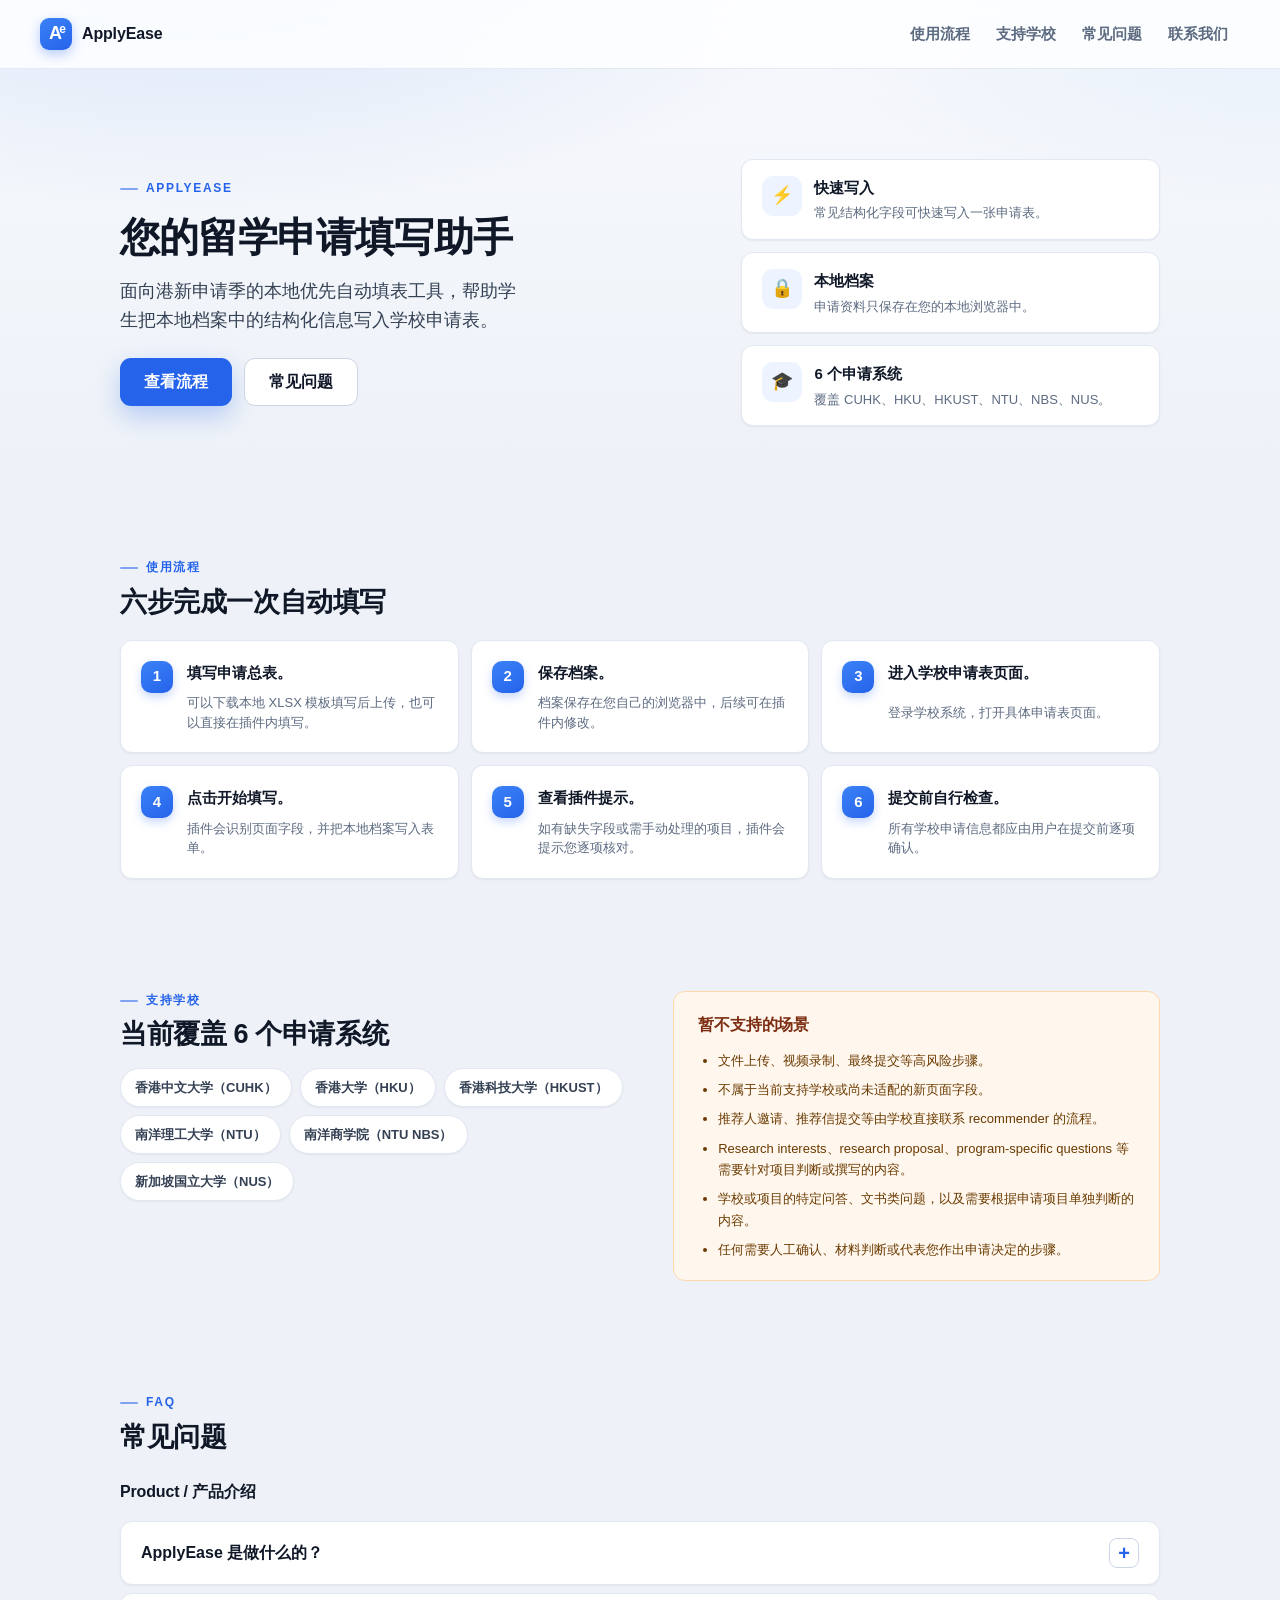
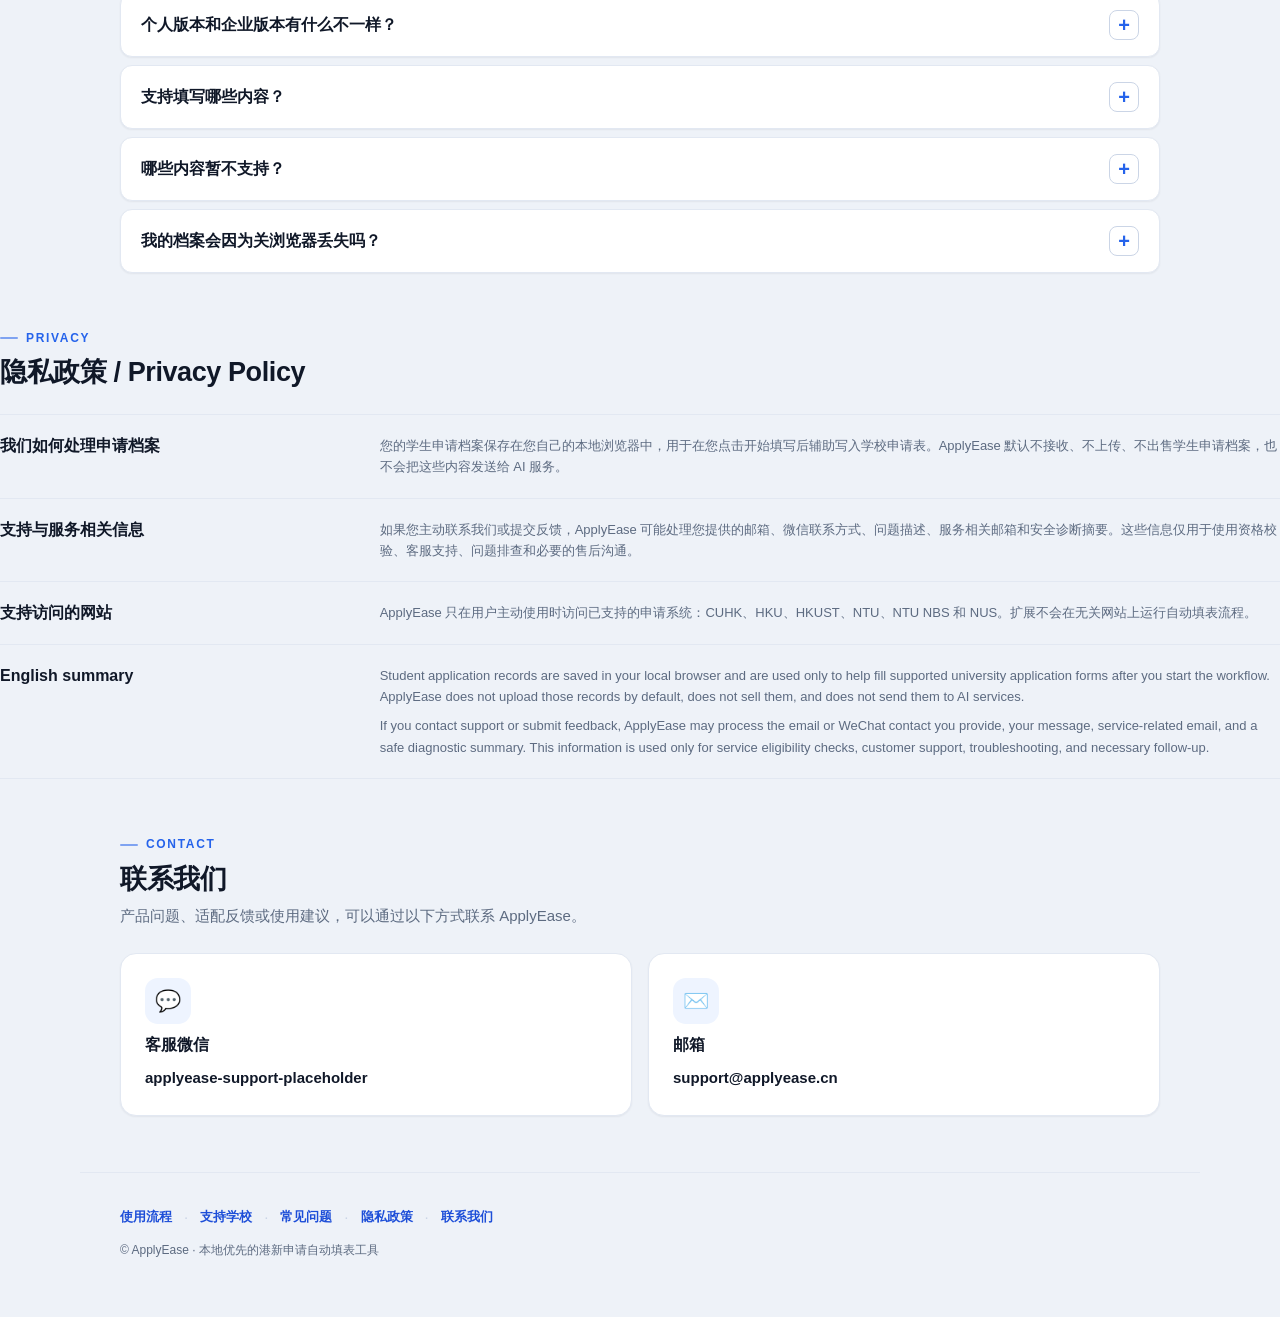
==== checkout.html @ 338bf551 "Refine privacy section layout" ====
<!doctype html>
<html lang="zh-CN">
  <head>
    <meta charset="utf-8" />
    <meta name="viewport" content="width=device-width, initial-scale=1" />
    <title>ApplyEase 留学申请填写助手</title>
    <link rel="icon" href="data:image/svg+xml,%3Csvg xmlns='http://www.w3.org/2000/svg' viewBox='0 0 32 32'%3E%3Crect width='32' height='32' rx='7' fill='%232563eb'/%3E%3Cpath d='M9 22 15 8h3l6 14h-3l-1.2-3H13.2L12 22H9Zm5.2-5.7h4.6L16.5 11l-2.3 5.3Z' fill='white'/%3E%3C/svg%3E" />
    <link rel="stylesheet" href="checkout.css" />
  </head>
  <body>
    <header class="topbar">
      <a class="brand" href="#top" aria-label="ApplyEase home">
        <span class="brand-mark" aria-hidden="true">
          <span class="brand-a">A</span>
          <span class="brand-e">e</span>
        </span>
        <span class="brand-name">ApplyEase</span>
      </a>
      <nav aria-label="Website sections">
        <a href="#workflow">使用流程</a>
        <a href="#schools">支持学校</a>
        <a href="#faq">常见问题</a>
        <a href="#contact">联系我们</a>
      </nav>
    </header>

    <main id="top">
      <section class="hero-band">
        <div class="hero-copy">
          <p class="eyebrow">ApplyEase</p>
          <h1>您的留学申请填写助手</h1>
          <p class="hero-subtitle">面向港新申请季的本地优先自动填表工具，帮助学生把本地档案中的结构化信息写入学校申请表。</p>
          <div class="hero-actions" aria-label="Website actions">
            <a class="primary-link" href="#workflow">查看流程</a>
            <a class="secondary-link" href="#faq">常见问题</a>
          </div>
        </div>
        <ul class="hero-trust-list" aria-label="Key product notes">
          <li>
            <span class="trust-icon" aria-hidden="true">⚡</span>
            <strong>快速写入</strong>
            <span>常见结构化字段可快速写入一张申请表。</span>
          </li>
          <li>
            <span class="trust-icon" aria-hidden="true">🔒</span>
            <strong>本地档案</strong>
            <span>申请资料只保存在您的本地浏览器中。</span>
          </li>
          <li>
            <span class="trust-icon" aria-hidden="true">🎓</span>
            <strong>6 个申请系统</strong>
            <span>覆盖 CUHK、HKU、HKUST、NTU、NBS、NUS。</span>
          </li>
        </ul>
      </section>

      <section class="workflow-band" aria-label="使用流程">
        <div id="workflow" class="section-heading">
          <p class="eyebrow">使用流程</p>
          <h2>六步完成一次自动填写</h2>
        </div>
        <ol class="workflow-list">
          <li><strong>填写申请总表。</strong><span>可以下载本地 XLSX 模板填写后上传，也可以直接在插件内填写。</span></li>
          <li><strong>保存档案。</strong><span>档案保存在您自己的浏览器中，后续可在插件内修改。</span></li>
          <li><strong>进入学校申请表页面。</strong><span>登录学校系统，打开具体申请表页面。</span></li>
          <li><strong>点击开始填写。</strong><span>插件会识别页面字段，并把本地档案写入表单。</span></li>
          <li><strong>查看插件提示。</strong><span>如有缺失字段或需手动处理的项目，插件会提示您逐项核对。</span></li>
          <li><strong>提交前自行检查。</strong><span>所有学校申请信息都应由用户在提交前逐项确认。</span></li>
        </ol>
      </section>

      <section class="scope-band" aria-label="支持学校">
        <div>
          <div id="schools" class="section-heading">
            <p class="eyebrow">支持学校</p>
            <h2>当前覆盖 6 个申请系统</h2>
          </div>
          <div class="school-grid" aria-label="Supported schools">
            <span>香港中文大学（CUHK）</span>
            <span>香港大学（HKU）</span>
            <span>香港科技大学（HKUST）</span>
            <span>南洋理工大学（NTU）</span>
            <span>南洋商学院（NTU NBS）</span>
            <span>新加坡国立大学（NUS）</span>
          </div>
        </div>
        <div class="unsupported-panel">
          <h3>暂不支持的场景</h3>
          <ul>
            <li>文件上传、视频录制、最终提交等高风险步骤。</li>
            <li>不属于当前支持学校或尚未适配的新页面字段。</li>
            <li>推荐人邀请、推荐信提交等由学校直接联系 recommender 的流程。</li>
            <li>Research interests、research proposal、program-specific questions 等需要针对项目判断或撰写的内容。</li>
            <li>学校或项目的特定问答、文书类问题，以及需要根据申请项目单独判断的内容。</li>
            <li>任何需要人工确认、材料判断或代表您作出申请决定的步骤。</li>
          </ul>
        </div>
      </section>

      <section class="faq-band" aria-label="常见问题">
        <div id="faq" class="section-heading">
          <p class="eyebrow">FAQ</p>
          <h2>常见问题</h2>
        </div>
        <div class="faq-sections">
          <section class="faq-group" aria-labelledby="faq-product-title">
            <h3 id="faq-product-title">Product / 产品介绍</h3>
            <div class="accordion-list">
              <details class="accordion-item">
                <summary>ApplyEase 是做什么的？</summary>
                <p>ApplyEase 是一个 Chrome 扩展，用来把用户本地保存的学生档案信息辅助写入学校申请表。它更适合处理个人信息、联系方式、教育经历、考试成绩、工作经历、奖项、活动和发表经历等结构化字段。</p>
              </details>
              <details class="accordion-item">
                <summary>个人版本和企业版本有什么不一样？</summary>
                <p>个人版本用于管理 1 个学生档案；企业版本支持管理 1-30 个学生档案，并可在不同学生档案之间切换。</p>
              </details>
              <details class="accordion-item">
                <summary>支持填写哪些内容？</summary>
                <p>ApplyEase 支持填写个人信息、联系方式、教育经历、考试成绩、工作/实习经历、奖项、活动、发表/研究经历等结构化字段。</p>
              </details>
              <details class="accordion-item">
                <summary>哪些内容暂不支持？</summary>
                <p>暂不支持文件上传、视频录制、最终提交页、未适配学校页面，以及需要人工判断、创作或改写申请内容的场景。学校表单有时会有改动，如遇页面不一致请联系支持；提交申请前请您务必细心核对所有字段。</p>
              </details>
              <details class="accordion-item">
                <summary>我的档案会因为关浏览器丢失吗？</summary>
                <p>不会。您的申请档案只保存在您自己的浏览器里，不上传云端，不发送给 AI，完全隐私。</p>
                <p><strong>✓ 不会丢失：</strong>关闭浏览器、重启电脑、关闭插件面板、扩展更新版本 —— 数据全部保留。再次打开扩展，档案自动恢复。</p>
                <p><strong>⚠️ 以下情况会丢失，请提前导出备份：</strong></p>
                <ul>
                  <li>在「我的档案」表单里填了内容但<strong>没点保存</strong>就关闭窗口 —— 未保存的内容会丢</li>
                  <li>在 Chrome 设置里<strong>清除浏览数据</strong>，并选择清除网站或扩展相关数据</li>
                  <li><strong>卸载 ApplyEase 扩展</strong>或删除当前 Chrome 用户资料</li>
                  <li>在 Chrome <strong>无痕（隐私）模式</strong>下使用扩展 —— 关闭无痕窗口即清除</li>
                  <li><strong>换设备 / 重装系统</strong> —— 扩展数据只存本地，不跨设备同步。请提前下载档案备份或 PDF 留底</li>
                </ul>
                <p><strong>建议：</strong>每次重大修改后下载一份档案备份，存到云盘或邮箱里。换设备时上传备份即可恢复。</p>
              </details>
            </div>
          </section>
        </div>
      </section>

      <section id="privacy" class="privacy-band" aria-label="隐私政策">
        <div class="section-heading">
          <p class="eyebrow">Privacy</p>
          <h2>隐私政策 / Privacy Policy</h2>
        </div>
        <dl class="privacy-list">
          <div class="privacy-row">
            <dt>我们如何处理申请档案</dt>
            <dd>
              <p>您的学生申请档案保存在您自己的本地浏览器中，用于在您点击开始填写后辅助写入学校申请表。ApplyEase 默认不接收、不上传、不出售学生申请档案，也不会把这些内容发送给 AI 服务。</p>
            </dd>
          </div>
          <div class="privacy-row">
            <dt>支持与服务相关信息</dt>
            <dd>
              <p>如果您主动联系我们或提交反馈，ApplyEase 可能处理您提供的邮箱、微信联系方式、问题描述、服务相关邮箱和安全诊断摘要。这些信息仅用于使用资格校验、客服支持、问题排查和必要的售后沟通。</p>
            </dd>
          </div>
          <div class="privacy-row">
            <dt>支持访问的网站</dt>
            <dd>
              <p>ApplyEase 只在用户主动使用时访问已支持的申请系统：CUHK、HKU、HKUST、NTU、NTU NBS 和 NUS。扩展不会在无关网站上运行自动填表流程。</p>
            </dd>
          </div>
          <div class="privacy-row" lang="en">
            <dt>English summary</dt>
            <dd>
              <p>Student application records are saved in your local browser and are used only to help fill supported university application forms after you start the workflow. ApplyEase does not upload those records by default, does not sell them, and does not send them to AI services.</p>
              <p>If you contact support or submit feedback, ApplyEase may process the email or WeChat contact you provide, your message, service-related email, and a safe diagnostic summary. This information is used only for service eligibility checks, customer support, troubleshooting, and necessary follow-up.</p>
            </dd>
          </div>
        </dl>
      </section>

      <section id="contact" class="contact-band">
        <div class="section-heading">
          <p class="eyebrow">Contact</p>
          <h2>联系我们</h2>
          <p>产品问题、适配反馈或使用建议，可以通过以下方式联系 ApplyEase。</p>
        </div>
        <div class="contact-list">
          <article>
            <span class="contact-icon" aria-hidden="true">💬</span>
            <h3>客服微信</h3>
            <p>applyease-support-placeholder</p>
          </article>
          <article>
            <span class="contact-icon" aria-hidden="true">✉️</span>
            <h3>邮箱</h3>
            <p>support@applyease.cn</p>
          </article>
        </div>
      </section>

      <footer class="site-footer">
        <p class="footer-links">
          <a href="#workflow">使用流程</a>
          <span aria-hidden="true">·</span>
          <a href="#schools">支持学校</a>
          <span aria-hidden="true">·</span>
          <a href="#faq">常见问题</a>
          <span aria-hidden="true">·</span>
          <a href="#privacy">隐私政策</a>
          <span aria-hidden="true">·</span>
          <a href="#contact">联系我们</a>
        </p>
        <p class="footer-copy">© ApplyEase · 本地优先的港新申请自动填表工具</p>
      </footer>
    </main>
  </body>
</html>
---- checkout.css ----
/* ==========================================================================
   ApplyEase Checkout — design system
   纯静态：仅 CSS + 系统字体栈，无框架、无外部依赖。
   ========================================================================== */
:root {
  color-scheme: light;

  /* 配色：以信任蓝为主色，中性灰打底，暖色用于边界提醒 */
  --bg: #eef2f8;
  --bg-grad-top: #f7f9fc;
  --ink: #101828;
  --ink-soft: #344054;
  --muted: #5d6b81;
  --line: #e2e8f2;
  --line-strong: #cbd5e6;
  --panel: #ffffff;
  --panel-tint: #f6f8fc;

  --primary: #2563eb;
  --primary-dark: #1d4ed8;
  --primary-soft: #eef4ff;
  --primary-ring: rgba(37, 99, 235, 0.2);

  --warn-ink: #7c2d12;
  --warn-soft: #fff7ed;
  --warn-line: #fed7aa;

  /* 字号阶梯 */
  --text-xs: 12px;
  --text-sm: 13px;
  --text-base: 15px;
  --text-md: 16px;
  --text-lg: 18px;
  --text-xl: 22px;
  --text-2xl: 26px;

  /* 间距阶梯（4px 基础） */
  --space-1: 4px;
  --space-2: 8px;
  --space-3: 12px;
  --space-4: 16px;
  --space-5: 20px;
  --space-6: 24px;
  --space-8: 32px;
  --space-10: 40px;
  --space-12: 56px;

  /* 圆角与阴影 */
  --radius-sm: 8px;
  --radius: 12px;
  --radius-lg: 16px;
  --radius-xl: 22px;
  --shadow-sm: 0 1px 2px rgba(16, 24, 40, 0.06);
  --shadow: 0 12px 32px rgba(16, 24, 40, 0.09);
  --shadow-lg: 0 28px 64px rgba(16, 24, 40, 0.16);
  --shadow-primary: 0 10px 24px rgba(37, 99, 235, 0.28);

  --maxw: 1120px;
  --header-h: 88px;
}

* {
  box-sizing: border-box;
}

html {
  scroll-behavior: smooth;
  scroll-padding-top: var(--header-h);
}

body {
  margin: 0;
  background: var(--bg);
  color: var(--ink);
  font-family: -apple-system, BlinkMacSystemFont, "Segoe UI", "PingFang SC",
    "Hiragino Sans GB", "Microsoft YaHei", "Helvetica Neue", Arial, sans-serif;
  font-size: var(--text-base);
  line-height: 1.62;
  -webkit-font-smoothing: antialiased;
  text-rendering: optimizeLegibility;
  position: relative;
}

h1,
h2,
h3,
p,
dl {
  margin: 0;
}

h1 {
  color: var(--ink);
  font-size: clamp(28px, 3.6vw, 40px);
  line-height: 1.16;
  letter-spacing: -0.02em;
}

h2 {
  font-size: clamp(20px, 2.4vw, 27px);
  line-height: 1.25;
  letter-spacing: -0.015em;
  color: var(--ink);
}

h3 {
  font-size: var(--text-lg);
  letter-spacing: -0.01em;
  color: var(--ink);
}

p,
li,
dd {
  color: var(--muted);
  font-size: var(--text-base);
  line-height: 1.64;
}

a {
  color: var(--primary-dark);
}

a:focus-visible,
button:focus-visible,
summary:focus-visible {
  outline: 3px solid var(--primary-ring);
  outline-offset: 3px;
  border-radius: 6px;
}

/* --------------------------------------------------------------------------
   Top bar
   -------------------------------------------------------------------------- */
.topbar {
  position: sticky;
  top: 0;
  z-index: 30;
  display: flex;
  align-items: center;
  gap: var(--space-5);
  padding: 14px clamp(18px, 5vw, 40px);
  border-bottom: 1px solid rgba(226, 232, 242, 0.9);
  background: rgba(255, 255, 255, 0.82);
  backdrop-filter: saturate(170%) blur(16px);
  -webkit-backdrop-filter: saturate(170%) blur(16px);
}

.brand {
  display: inline-flex;
  align-items: center;
  gap: 10px;
  color: var(--ink);
  font-weight: 850;
  text-decoration: none;
}

.brand-mark {
  position: relative;
  display: block;
  width: 32px;
  height: 32px;
  border-radius: 9px;
  background: linear-gradient(150deg, #3b82f6, #2563eb);
  color: #ffffff;
  box-shadow: 0 4px 12px rgba(37, 99, 235, 0.32);
}

.brand-a {
  position: absolute;
  left: 9px;
  top: 6px;
  font-size: 18px;
  font-weight: 900;
  line-height: 1;
}

.brand-e {
  position: absolute;
  right: 6px;
  top: 5px;
  font-size: 12px;
  font-weight: 900;
  line-height: 1;
}

.brand-name {
  font-size: var(--text-md);
  font-weight: 850;
  letter-spacing: -0.01em;
}

.topbar nav {
  display: flex;
  align-items: center;
  gap: 2px;
  margin-left: auto;
}

.topbar nav a {
  padding: 8px 12px;
  border-radius: 8px;
  color: var(--muted);
  font-size: var(--text-base);
  font-weight: 650;
  text-decoration: none;
  transition: color 0.15s ease, background 0.15s ease;
}

.topbar nav a:hover {
  color: var(--ink);
  background: var(--panel-tint);
}

/* --------------------------------------------------------------------------
   Layout band rhythm — 每个 section 居中、统一最大宽度
   -------------------------------------------------------------------------- */
main {
  display: block;
}

section[id],
div[id] {
  scroll-margin-top: var(--space-3);
}

.section-heading[id] {
  scroll-margin-top: var(--space-3);
}

.workflow-band,
.scope-band,
.faq-band,
.contact-band {
  max-width: var(--maxw);
  margin-inline: auto;
  padding: var(--space-12) clamp(18px, 5vw, 40px);
}

.section-heading {
  display: grid;
  gap: var(--space-2);
  margin-bottom: var(--space-6);
  max-width: 64ch;
}

.eyebrow {
  display: inline-flex;
  align-items: center;
  gap: 8px;
  color: var(--primary);
  font-size: var(--text-xs);
  font-weight: 850;
  letter-spacing: 0.14em;
  text-transform: uppercase;
}

.eyebrow::before {
  content: "";
  width: 18px;
  height: 2px;
  border-radius: 2px;
  background: currentColor;
  opacity: 0.55;
}

/* --------------------------------------------------------------------------
   Hero
   -------------------------------------------------------------------------- */
.hero-band {
  display: grid;
  grid-template-columns: minmax(0, 1.1fr) minmax(300px, 0.82fr);
  gap: clamp(28px, 5vw, 60px);
  align-items: center;
  max-width: var(--maxw);
  margin-inline: auto;
  padding: clamp(52px, 7vw, 92px) clamp(18px, 5vw, 40px) clamp(44px, 6vw, 76px);
}

.hero-band::before {
  content: "";
  position: absolute;
  inset: 0 0 auto 0;
  height: 560px;
  z-index: -1;
  background:
    radial-gradient(1100px 440px at 16% -10%, rgba(37, 99, 235, 0.14), transparent 60%),
    radial-gradient(760px 320px at 100% 0%, rgba(59, 130, 246, 0.08), transparent 65%),
    linear-gradient(180deg, var(--bg-grad-top) 0%, var(--bg) 80%);
}

.hero-copy {
  display: grid;
  align-content: center;
  gap: var(--space-4);
}

.hero-subtitle {
  color: var(--ink-soft);
  font-size: clamp(16px, 1.6vw, 18px);
  line-height: 1.6;
  max-width: 40ch;
}

.hero-actions {
  display: flex;
  flex-wrap: wrap;
  gap: var(--space-3);
  padding-top: var(--space-2);
}

.primary-link,
.secondary-link {
  display: inline-grid;
  place-items: center;
  min-height: 48px;
  padding: 0 24px;
  border-radius: 11px;
  font-size: var(--text-md);
  font-weight: 800;
  text-decoration: none;
  transition: background 0.15s ease, transform 0.1s ease, box-shadow 0.15s ease,
    border-color 0.15s ease, color 0.15s ease;
}

.primary-link {
  background: var(--primary);
  color: #ffffff;
  box-shadow: var(--shadow-primary);
}

.primary-link:hover {
  background: var(--primary-dark);
  box-shadow: 0 14px 30px rgba(37, 99, 235, 0.34);
}

.primary-link:active,
.secondary-link:active {
  transform: translateY(1px);
}

.secondary-link {
  border: 1px solid var(--line-strong);
  background: #ffffff;
  color: var(--ink);
}

.secondary-link:hover {
  border-color: var(--primary);
  color: var(--primary-dark);
}

.hero-trust-list {
  display: grid;
  gap: var(--space-3);
  padding: 0;
  margin: 0;
  list-style: none;
}

.hero-trust-list li {
  display: grid;
  grid-template-columns: auto 1fr;
  grid-template-rows: auto auto;
  column-gap: var(--space-3);
  row-gap: 3px;
  padding: var(--space-4) var(--space-5);
  border: 1px solid var(--line);
  border-radius: var(--radius);
  background: var(--panel);
  box-shadow: var(--shadow-sm);
  transition: transform 0.15s ease, box-shadow 0.15s ease;
}

.hero-trust-list li:hover {
  transform: translateY(-2px);
  box-shadow: var(--shadow);
}

.trust-icon {
  grid-row: 1 / 3;
  display: grid;
  place-items: center;
  width: 40px;
  height: 40px;
  border-radius: 11px;
  background: var(--primary-soft);
  font-size: 18px;
}

.hero-trust-list strong {
  color: var(--ink);
  font-size: var(--text-base);
  font-weight: 800;
}

.hero-trust-list span:not(.trust-icon) {
  color: var(--muted);
  font-size: var(--text-sm);
  line-height: 1.5;
}

.hero-disclaimer {
  margin-top: var(--space-5);
  padding: var(--space-4) var(--space-5);
  background: var(--warn-soft);
  border: 1px solid var(--warn-line);
  border-left: 4px solid #e6a23c;
  border-radius: var(--radius-sm);
  color: #6b3a00;
  font-size: var(--text-sm);
  line-height: 1.55;
}

.hero-disclaimer strong {
  color: #5a2d00;
}

/* workflow */
.workflow-band .section-heading {
  margin-bottom: var(--space-5);
}

.workflow-list {
  display: grid;
  grid-template-columns: repeat(3, minmax(0, 1fr));
  gap: var(--space-3);
  padding: 0;
  margin: 0;
  list-style: none;
  counter-reset: workflow;
}

.workflow-list li {
  position: relative;
  display: grid;
  gap: var(--space-2);
  padding: var(--space-5) var(--space-5) var(--space-5) 66px;
  border: 1px solid var(--line);
  border-radius: var(--radius);
  background: var(--panel);
  box-shadow: var(--shadow-sm);
  counter-increment: workflow;
}

.workflow-list li::before {
  content: counter(workflow);
  position: absolute;
  top: var(--space-5);
  left: var(--space-5);
  display: grid;
  width: 32px;
  height: 32px;
  place-items: center;
  border-radius: 10px;
  background: linear-gradient(150deg, #3b82f6, #2563eb);
  color: #ffffff;
  font-size: var(--text-base);
  font-weight: 900;
  box-shadow: 0 4px 10px rgba(37, 99, 235, 0.26);
}

.workflow-list strong {
  color: var(--ink);
  font-size: var(--text-base);
  font-weight: 800;
}

.workflow-list span {
  color: var(--muted);
  font-size: var(--text-sm);
  line-height: 1.5;
}

/* scope */
.scope-band {
  display: grid;
  grid-template-columns: minmax(280px, 1fr) minmax(280px, 0.92fr);
  gap: var(--space-6);
  align-items: start;
}

.scope-band > div:first-child .section-heading {
  margin-bottom: var(--space-4);
}

.school-grid {
  display: flex;
  flex-wrap: wrap;
  gap: var(--space-2);
}

.school-grid span {
  padding: 8px 14px;
  border: 1px solid var(--line);
  border-radius: 999px;
  background: var(--panel);
  color: var(--ink-soft);
  font-size: var(--text-sm);
  font-weight: 700;
  box-shadow: var(--shadow-sm);
  transition: border-color 0.15s ease, color 0.15s ease;
}

.school-grid span:hover {
  border-color: var(--primary);
  color: var(--primary-dark);
}

.unsupported-panel {
  padding: var(--space-5) var(--space-6);
  border: 1px solid var(--warn-line);
  border-radius: var(--radius);
  background: var(--warn-soft);
}

.unsupported-panel h3 {
  margin-bottom: var(--space-3);
  color: var(--warn-ink);
  font-size: var(--text-md);
}

.unsupported-panel ul {
  display: grid;
  gap: var(--space-2);
  padding-left: 20px;
  margin: 0;
}

.unsupported-panel li {
  color: #6b3a00;
  font-size: var(--text-sm);
}

/* --------------------------------------------------------------------------
   FAQ
   -------------------------------------------------------------------------- */
.faq-band {
  background: transparent;
}

.faq-sections {
  display: grid;
  gap: var(--space-6);
}

.faq-group {
  display: grid;
  gap: var(--space-3);
}

.faq-group h3 {
  padding-bottom: var(--space-1);
  color: var(--ink);
  font-size: var(--text-md);
}

.accordion-list {
  display: grid;
  gap: var(--space-2);
}

.accordion-item {
  border: 1px solid var(--line);
  border-radius: var(--radius);
  background: var(--panel);
  box-shadow: var(--shadow-sm);
  overflow: hidden;
  transition: border-color 0.15s ease, box-shadow 0.15s ease;
}

.accordion-item[open] {
  border-color: var(--line-strong);
  box-shadow: var(--shadow);
}

.accordion-item summary {
  display: flex;
  align-items: center;
  justify-content: space-between;
  gap: var(--space-3);
  min-height: 54px;
  padding: var(--space-4) var(--space-5);
  color: var(--ink);
  font-size: var(--text-md);
  font-weight: 750;
  cursor: pointer;
  list-style: none;
  transition: background 0.12s ease;
}

.accordion-item summary:hover {
  background: var(--panel-tint);
}

.accordion-item summary::-webkit-details-marker {
  display: none;
}

.accordion-item summary::after {
  content: "+";
  display: grid;
  width: 28px;
  height: 28px;
  flex: 0 0 auto;
  place-items: center;
  border: 1px solid var(--line-strong);
  border-radius: 8px;
  color: var(--primary);
  font-size: 20px;
  line-height: 1;
  transition: transform 0.18s ease, background 0.15s ease, color 0.15s ease;
}

.accordion-item[open] summary {
  border-bottom: 1px solid var(--line);
  background: var(--panel-tint);
}

.accordion-item[open] summary::after {
  content: "−";
  background: var(--primary);
  color: #ffffff;
  border-color: var(--primary);
}

.accordion-item p {
  padding: 0 var(--space-5) var(--space-4);
  color: var(--muted);
  font-size: var(--text-base);
}

.accordion-item p:first-of-type {
  padding-top: var(--space-4);
}

/* --------------------------------------------------------------------------
   Contact
   -------------------------------------------------------------------------- */
.contact-list {
  display: grid;
  grid-template-columns: repeat(2, minmax(0, 1fr));
  gap: var(--space-4);
}

.contact-list article {
  display: grid;
  gap: var(--space-2);
  padding: var(--space-6);
  border: 1px solid var(--line);
  border-radius: var(--radius-lg);
  background: var(--panel);
  box-shadow: var(--shadow-sm);
  transition: transform 0.15s ease, box-shadow 0.15s ease;
}

.contact-list article:hover {
  transform: translateY(-2px);
  box-shadow: var(--shadow);
}

.contact-icon {
  display: grid;
  place-items: center;
  width: 46px;
  height: 46px;
  border-radius: 13px;
  background: var(--primary-soft);
  font-size: 21px;
}

.contact-list h3 {
  font-size: var(--text-md);
}

.contact-list p {
  color: var(--ink);
  font-size: var(--text-base);
  font-weight: 700;
}

/* --------------------------------------------------------------------------
   Privacy
   -------------------------------------------------------------------------- */
.privacy-list {
  display: grid;
  border-top: 1px solid var(--line);
}

.privacy-row {
  display: grid;
  grid-template-columns: minmax(180px, 0.34fr) minmax(0, 1fr);
  gap: var(--space-5);
  padding-block: var(--space-5);
  border-bottom: 1px solid var(--line);
}

.privacy-row dt {
  color: var(--ink);
  font-size: var(--text-md);
  font-weight: 800;
  line-height: 1.35;
}

.privacy-row dd {
  display: grid;
  gap: var(--space-2);
  color: var(--muted);
}

.privacy-row p {
  font-size: var(--text-sm);
}

/* --------------------------------------------------------------------------
   Footer
   -------------------------------------------------------------------------- */
.site-footer {
  max-width: var(--maxw);
  margin: 0 auto;
  padding: var(--space-8) clamp(18px, 5vw, 40px) var(--space-12);
  border-top: 1px solid var(--line);
  display: grid;
  gap: var(--space-3);
}

.footer-links {
  display: flex;
  flex-wrap: wrap;
  align-items: center;
  gap: var(--space-2) var(--space-3);
}

.footer-links a {
  color: var(--primary-dark);
  font-size: var(--text-sm);
  font-weight: 700;
  text-decoration: none;
}

.footer-links a:hover {
  text-decoration: underline;
  text-underline-offset: 3px;
}

.footer-links span {
  color: var(--line-strong);
}

.footer-copy {
  font-size: var(--text-xs);
  color: var(--muted);
}

/* --------------------------------------------------------------------------
   Responsive
   -------------------------------------------------------------------------- */
@media (max-width: 960px) {
  .hero-band {
    grid-template-columns: 1fr;
    gap: var(--space-6);
  }

  .workflow-list {
    grid-template-columns: repeat(2, minmax(0, 1fr));
  }

  .scope-band {
    grid-template-columns: 1fr;
  }
}

@media (max-width: 720px) {
  .topbar {
    flex-wrap: wrap;
    gap: var(--space-2) var(--space-3);
    padding: 12px clamp(16px, 5vw, 24px);
  }

  .topbar nav {
    order: 3;
    width: 100%;
    margin-left: 0;
    flex-wrap: wrap;
    gap: 4px;
  }

  .topbar nav a {
    white-space: nowrap;
  }

  .workflow-band,
  .scope-band,
  .faq-band,
  .privacy-band,
  .contact-band {
    padding-block: clamp(36px, 8vw, 48px);
  }

  .workflow-list {
    grid-template-columns: 1fr;
  }

  .contact-list {
    grid-template-columns: 1fr;
  }

  .privacy-row {
    grid-template-columns: 1fr;
    gap: var(--space-2);
  }

  .hero-actions .primary-link,
  .hero-actions .secondary-link {
    flex: 1 1 auto;
  }

}

@media (prefers-reduced-motion: reduce) {
  * {
    scroll-behavior: auto !important;
    transition: none !important;
  }
}
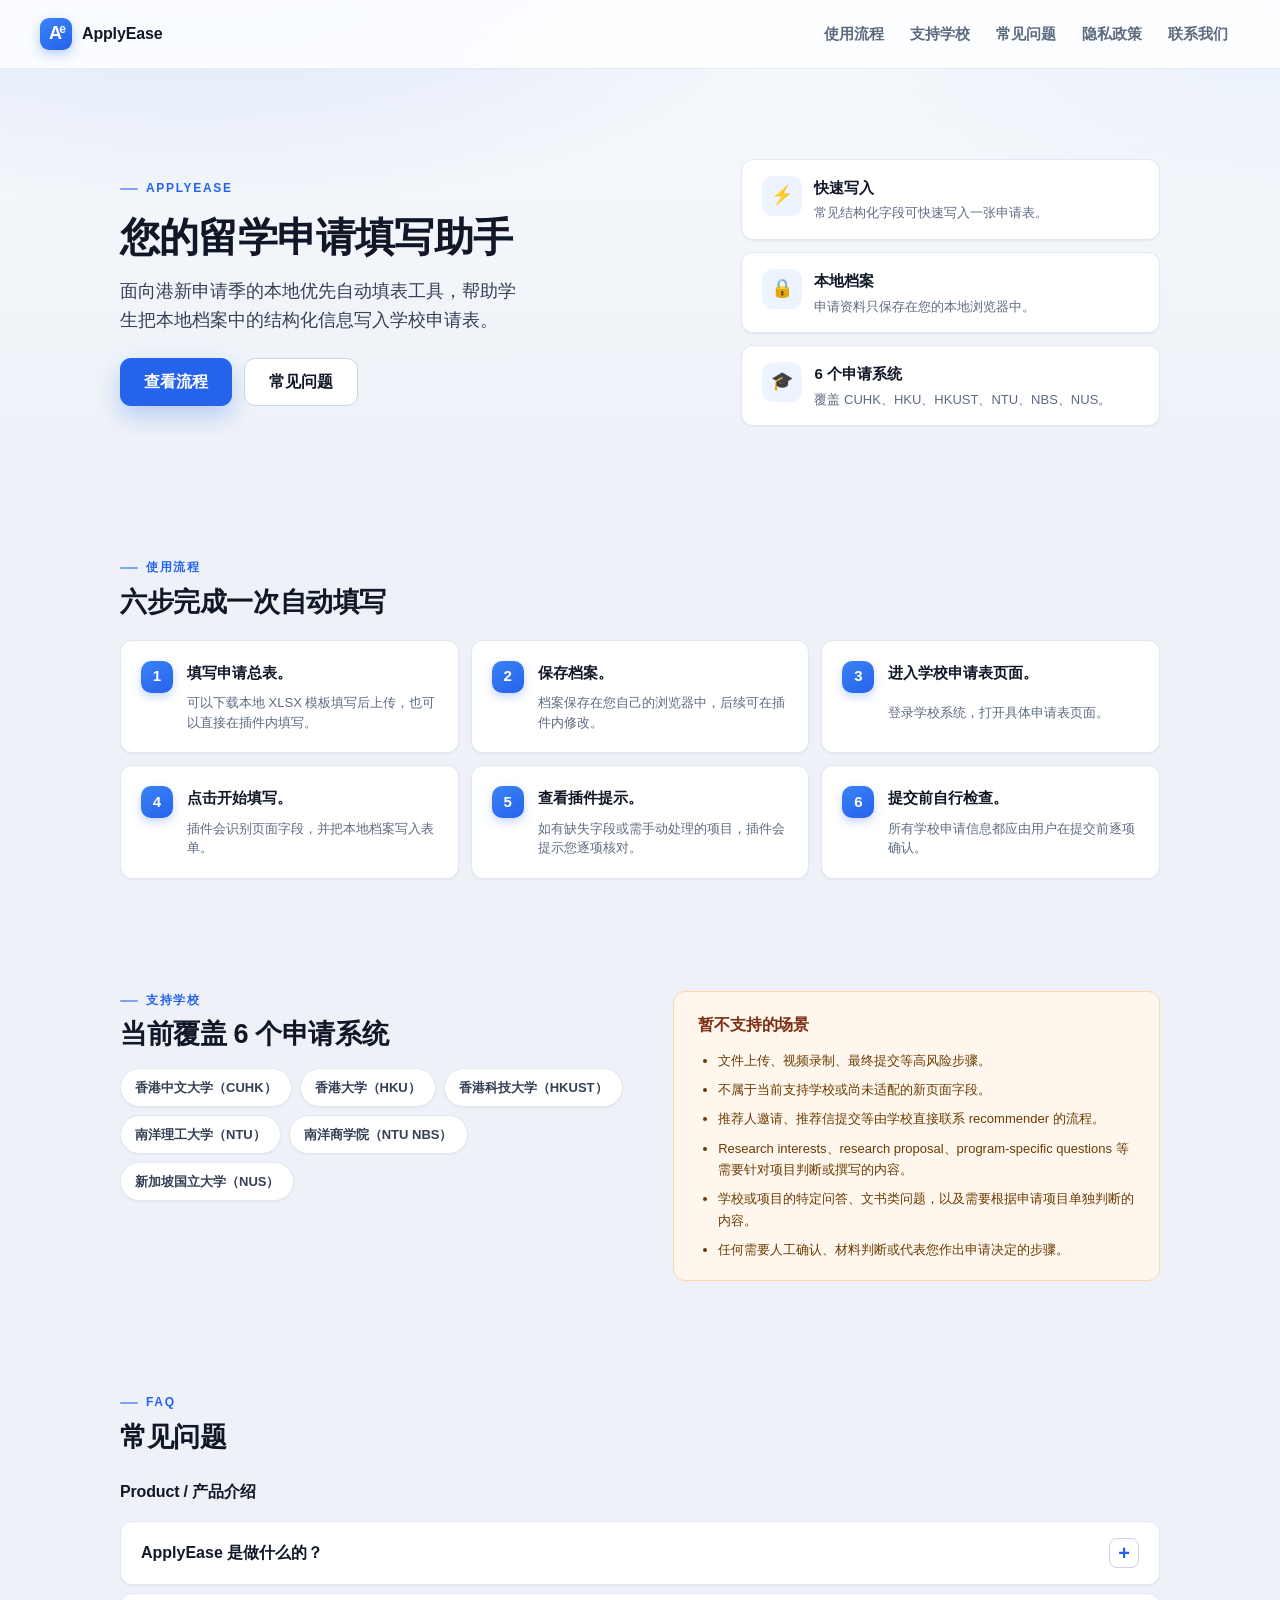
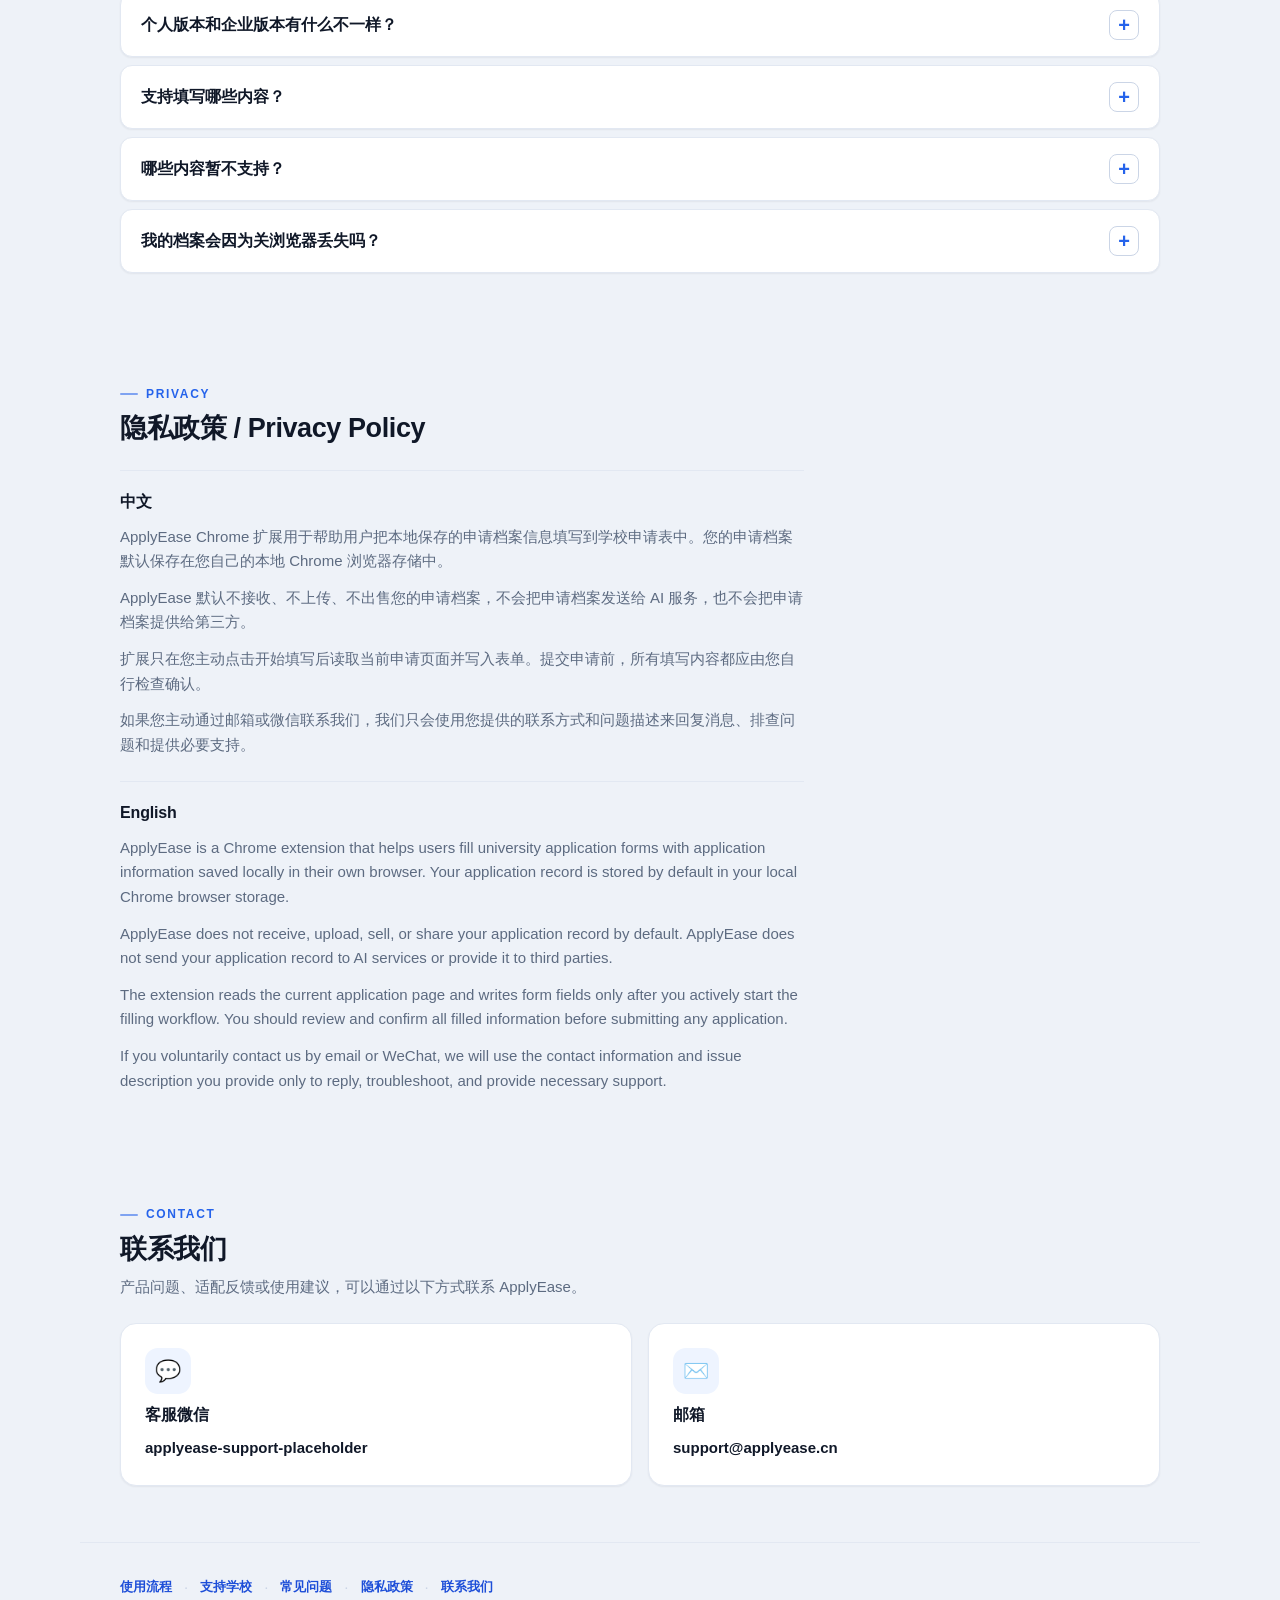
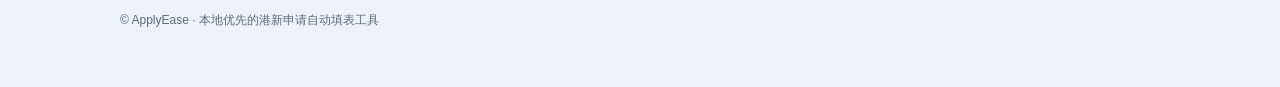
==== commit 63abcf90: "Simplify checkout privacy policy" ====
--- a/checkout.html
+++ b/checkout.html
@@ -20,6 +20,7 @@
         <a href="#workflow">使用流程</a>
         <a href="#schools">支持学校</a>
         <a href="#faq">常见问题</a>
+        <a href="#privacy">隐私政策</a>
         <a href="#contact">联系我们</a>
       </nav>
     </header>
@@ -146,33 +147,22 @@
           <p class="eyebrow">Privacy</p>
           <h2>隐私政策 / Privacy Policy</h2>
         </div>
-        <dl class="privacy-list">
-          <div class="privacy-row">
-            <dt>我们如何处理申请档案</dt>
-            <dd>
-              <p>您的学生申请档案保存在您自己的本地浏览器中，用于在您点击开始填写后辅助写入学校申请表。ApplyEase 默认不接收、不上传、不出售学生申请档案，也不会把这些内容发送给 AI 服务。</p>
-            </dd>
-          </div>
-          <div class="privacy-row">
-            <dt>支持与服务相关信息</dt>
-            <dd>
-              <p>如果您主动联系我们或提交反馈，ApplyEase 可能处理您提供的邮箱、微信联系方式、问题描述、服务相关邮箱和安全诊断摘要。这些信息仅用于使用资格校验、客服支持、问题排查和必要的售后沟通。</p>
-            </dd>
-          </div>
-          <div class="privacy-row">
-            <dt>支持访问的网站</dt>
-            <dd>
-              <p>ApplyEase 只在用户主动使用时访问已支持的申请系统：CUHK、HKU、HKUST、NTU、NTU NBS 和 NUS。扩展不会在无关网站上运行自动填表流程。</p>
-            </dd>
-          </div>
-          <div class="privacy-row" lang="en">
-            <dt>English summary</dt>
-            <dd>
-              <p>Student application records are saved in your local browser and are used only to help fill supported university application forms after you start the workflow. ApplyEase does not upload those records by default, does not sell them, and does not send them to AI services.</p>
-              <p>If you contact support or submit feedback, ApplyEase may process the email or WeChat contact you provide, your message, service-related email, and a safe diagnostic summary. This information is used only for service eligibility checks, customer support, troubleshooting, and necessary follow-up.</p>
-            </dd>
-          </div>
-        </dl>
+        <div class="privacy-policy">
+          <section class="privacy-copy" aria-labelledby="privacy-zh-title">
+            <h3 id="privacy-zh-title">中文</h3>
+            <p>ApplyEase Chrome 扩展用于帮助用户把本地保存的申请档案信息填写到学校申请表中。您的申请档案默认保存在您自己的本地 Chrome 浏览器存储中。</p>
+            <p>ApplyEase 默认不接收、不上传、不出售您的申请档案，不会把申请档案发送给 AI 服务，也不会把申请档案提供给第三方。</p>
+            <p>扩展只在您主动点击开始填写后读取当前申请页面并写入表单。提交申请前，所有填写内容都应由您自行检查确认。</p>
+            <p>如果您主动通过邮箱或微信联系我们，我们只会使用您提供的联系方式和问题描述来回复消息、排查问题和提供必要支持。</p>
+          </section>
+          <section class="privacy-copy" lang="en" aria-labelledby="privacy-en-title">
+            <h3 id="privacy-en-title">English</h3>
+            <p>ApplyEase is a Chrome extension that helps users fill university application forms with application information saved locally in their own browser. Your application record is stored by default in your local Chrome browser storage.</p>
+            <p>ApplyEase does not receive, upload, sell, or share your application record by default. ApplyEase does not send your application record to AI services or provide it to third parties.</p>
+            <p>The extension reads the current application page and writes form fields only after you actively start the filling workflow. You should review and confirm all filled information before submitting any application.</p>
+            <p>If you voluntarily contact us by email or WeChat, we will use the contact information and issue description you provide only to reply, troubleshoot, and provide necessary support.</p>
+          </section>
+        </div>
       </section>
 
       <section id="contact" class="contact-band">
--- a/checkout.css
+++ b/checkout.css
@@ -231,6 +231,7 @@
 .workflow-band,
 .scope-band,
 .faq-band,
+.privacy-band,
 .contact-band {
   max-width: var(--maxw);
   margin-inline: auto;
@@ -682,34 +683,28 @@
 /* --------------------------------------------------------------------------
    Privacy
    -------------------------------------------------------------------------- */
-.privacy-list {
-  display: grid;
+.privacy-policy {
+  display: grid;
+  gap: var(--space-6);
+}
+
+.privacy-copy {
+  display: grid;
+  gap: var(--space-3);
+  max-width: 82ch;
+  padding-top: var(--space-5);
   border-top: 1px solid var(--line);
 }
 
-.privacy-row {
-  display: grid;
-  grid-template-columns: minmax(180px, 0.34fr) minmax(0, 1fr);
-  gap: var(--space-5);
-  padding-block: var(--space-5);
-  border-bottom: 1px solid var(--line);
-}
-
-.privacy-row dt {
+.privacy-copy h3 {
   color: var(--ink);
   font-size: var(--text-md);
   font-weight: 800;
   line-height: 1.35;
 }
 
-.privacy-row dd {
-  display: grid;
-  gap: var(--space-2);
-  color: var(--muted);
-}
-
-.privacy-row p {
-  font-size: var(--text-sm);
+.privacy-copy p {
+  font-size: var(--text-base);
 }
 
 /* --------------------------------------------------------------------------
@@ -805,9 +800,8 @@
     grid-template-columns: 1fr;
   }
 
-  .privacy-row {
-    grid-template-columns: 1fr;
-    gap: var(--space-2);
+  .privacy-copy {
+    max-width: none;
   }
 
   .hero-actions .primary-link,
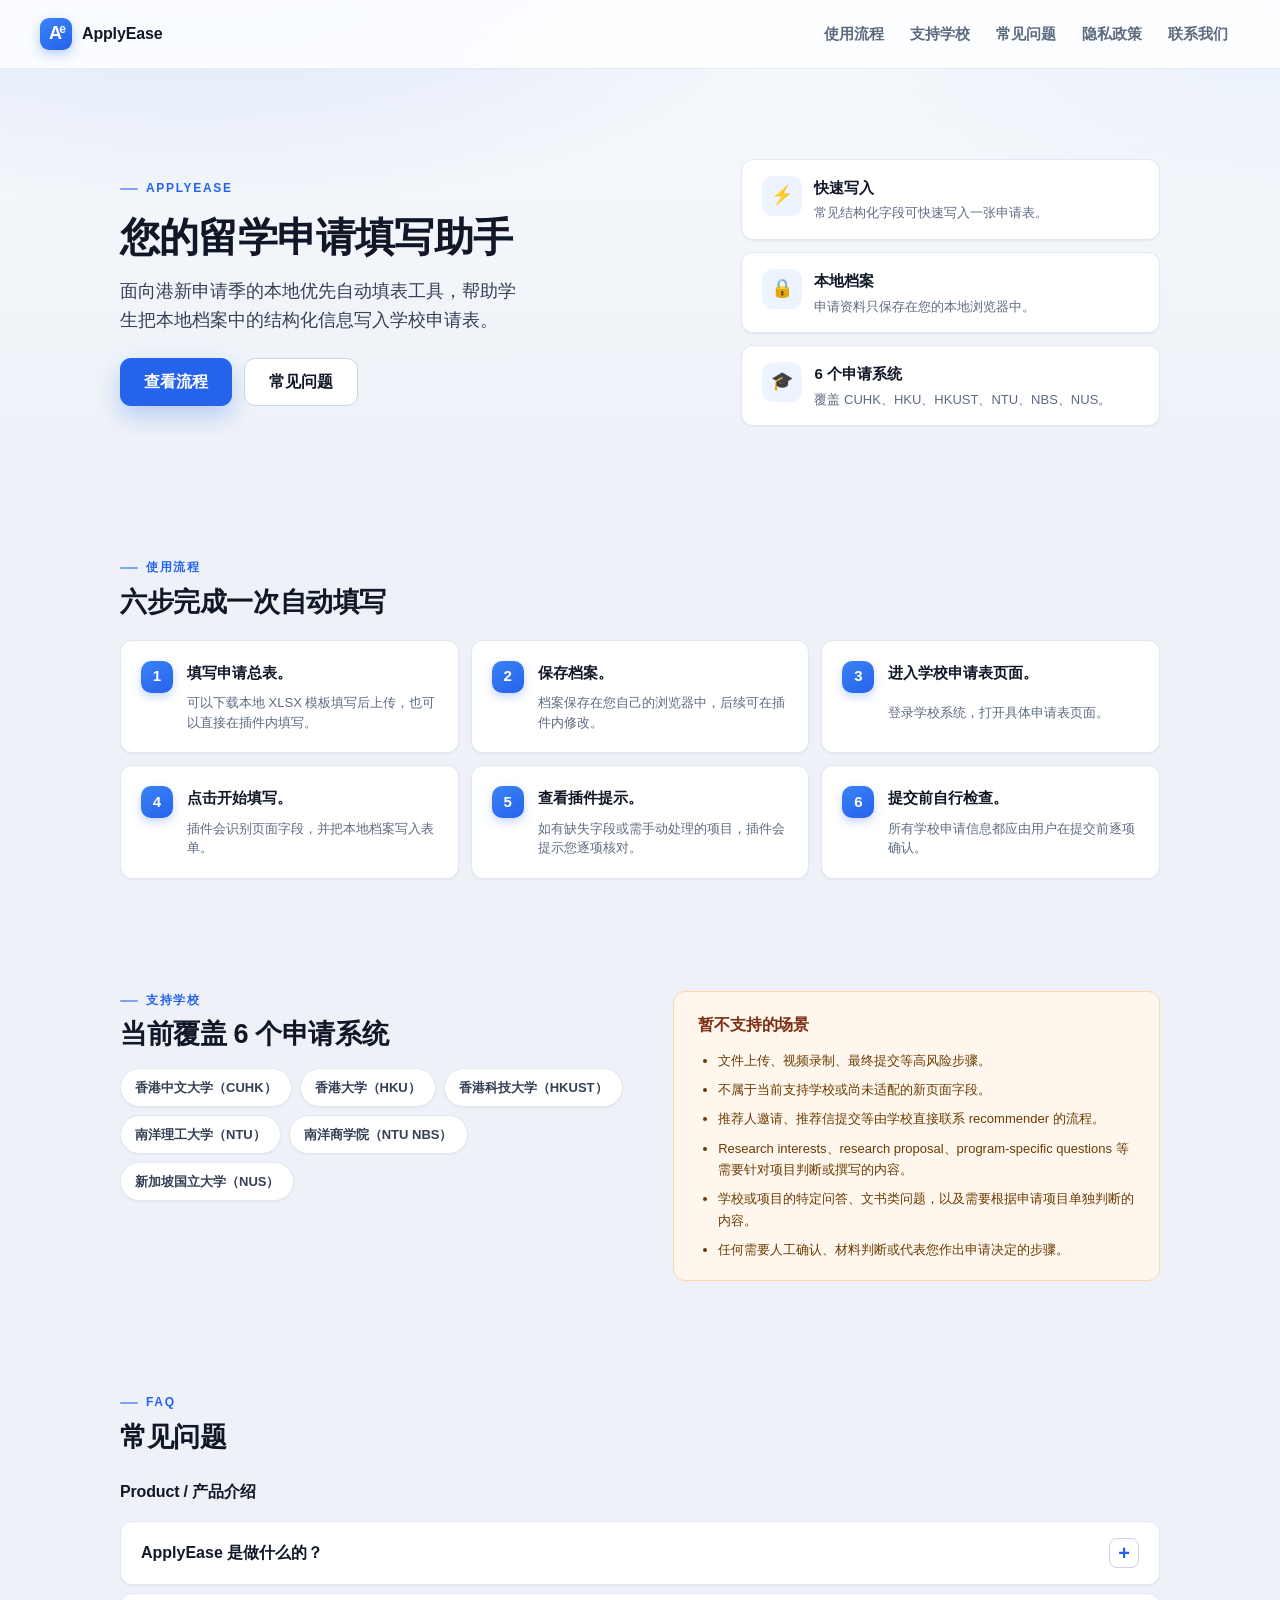
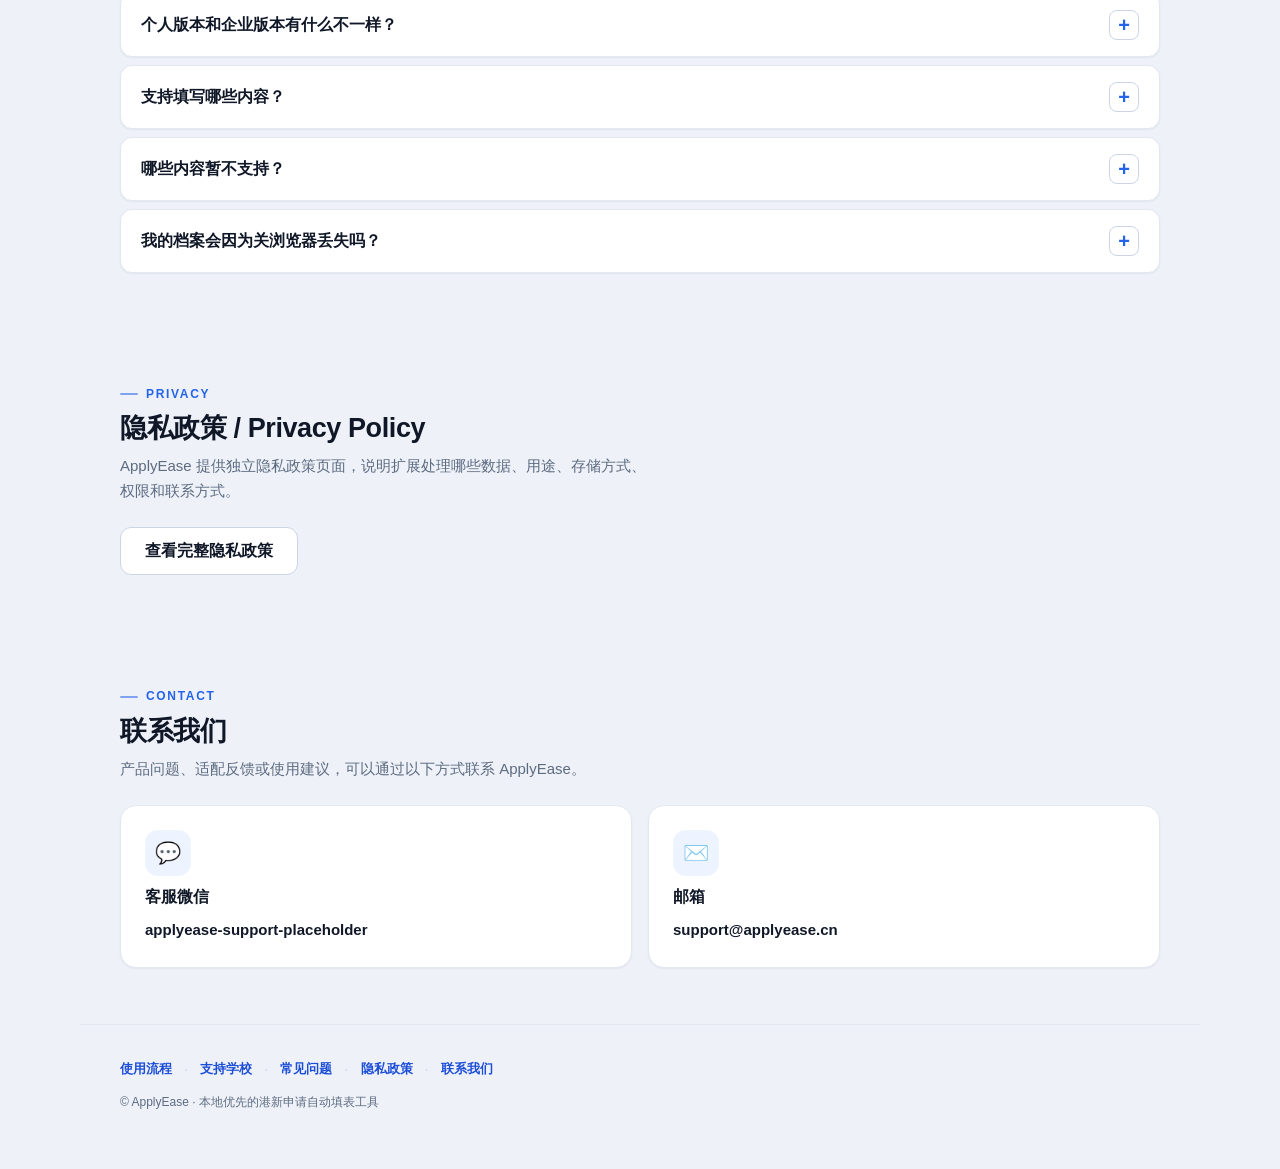
==== commit eab8bed3: "Add standalone privacy policy page" ====
--- a/checkout.html
+++ b/checkout.html
@@ -20,7 +20,7 @@
         <a href="#workflow">使用流程</a>
         <a href="#schools">支持学校</a>
         <a href="#faq">常见问题</a>
-        <a href="#privacy">隐私政策</a>
+        <a href="privacy.html">隐私政策</a>
         <a href="#contact">联系我们</a>
       </nav>
     </header>
@@ -146,23 +146,9 @@
         <div class="section-heading">
           <p class="eyebrow">Privacy</p>
           <h2>隐私政策 / Privacy Policy</h2>
+          <p>ApplyEase 提供独立隐私政策页面，说明扩展处理哪些数据、用途、存储方式、权限和联系方式。</p>
         </div>
-        <div class="privacy-policy">
-          <section class="privacy-copy" aria-labelledby="privacy-zh-title">
-            <h3 id="privacy-zh-title">中文</h3>
-            <p>ApplyEase Chrome 扩展用于帮助用户把本地保存的申请档案信息填写到学校申请表中。您的申请档案默认保存在您自己的本地 Chrome 浏览器存储中。</p>
-            <p>ApplyEase 默认不接收、不上传、不出售您的申请档案，不会把申请档案发送给 AI 服务，也不会把申请档案提供给第三方。</p>
-            <p>扩展只在您主动点击开始填写后读取当前申请页面并写入表单。提交申请前，所有填写内容都应由您自行检查确认。</p>
-            <p>如果您主动通过邮箱或微信联系我们，我们只会使用您提供的联系方式和问题描述来回复消息、排查问题和提供必要支持。</p>
-          </section>
-          <section class="privacy-copy" lang="en" aria-labelledby="privacy-en-title">
-            <h3 id="privacy-en-title">English</h3>
-            <p>ApplyEase is a Chrome extension that helps users fill university application forms with application information saved locally in their own browser. Your application record is stored by default in your local Chrome browser storage.</p>
-            <p>ApplyEase does not receive, upload, sell, or share your application record by default. ApplyEase does not send your application record to AI services or provide it to third parties.</p>
-            <p>The extension reads the current application page and writes form fields only after you actively start the filling workflow. You should review and confirm all filled information before submitting any application.</p>
-            <p>If you voluntarily contact us by email or WeChat, we will use the contact information and issue description you provide only to reply, troubleshoot, and provide necessary support.</p>
-          </section>
-        </div>
+        <a class="secondary-link privacy-link" href="privacy.html">查看完整隐私政策</a>
       </section>
 
       <section id="contact" class="contact-band">
@@ -193,7 +179,7 @@
           <span aria-hidden="true">·</span>
           <a href="#faq">常见问题</a>
           <span aria-hidden="true">·</span>
-          <a href="#privacy">隐私政策</a>
+          <a href="privacy.html">隐私政策</a>
           <span aria-hidden="true">·</span>
           <a href="#contact">联系我们</a>
         </p>
--- a/checkout.css
+++ b/checkout.css
@@ -85,7 +85,8 @@
 h2,
 h3,
 p,
-dl {
+dl,
+ul {
   margin: 0;
 }
 
@@ -212,6 +213,11 @@
   background: var(--panel-tint);
 }
 
+.topbar nav a[aria-current="page"] {
+  color: var(--primary-dark);
+  background: var(--primary-soft);
+}
+
 /* --------------------------------------------------------------------------
    Layout band rhythm — 每个 section 居中、统一最大宽度
    -------------------------------------------------------------------------- */
@@ -688,6 +694,10 @@
   gap: var(--space-6);
 }
 
+.privacy-link {
+  width: fit-content;
+}
+
 .privacy-copy {
   display: grid;
   gap: var(--space-3);
@@ -705,6 +715,55 @@
 
 .privacy-copy p {
   font-size: var(--text-base);
+}
+
+/* --------------------------------------------------------------------------
+   Policy page
+   -------------------------------------------------------------------------- */
+.policy-page {
+  max-width: var(--maxw);
+  margin-inline: auto;
+  padding: var(--space-12) clamp(18px, 5vw, 40px);
+}
+
+.policy-hero {
+  display: grid;
+  gap: var(--space-3);
+  max-width: 76ch;
+  margin-bottom: var(--space-8);
+}
+
+.policy-updated {
+  color: var(--ink-soft);
+  font-size: var(--text-base);
+  font-weight: 700;
+}
+
+.policy-section {
+  display: grid;
+  gap: var(--space-3);
+  max-width: 86ch;
+  padding-block: var(--space-8);
+  border-top: 1px solid var(--line);
+}
+
+.policy-section h2 {
+  margin-bottom: var(--space-2);
+}
+
+.policy-section h3 {
+  margin-top: var(--space-4);
+  font-size: var(--text-md);
+}
+
+.policy-section ul {
+  display: grid;
+  gap: var(--space-2);
+  padding-left: 22px;
+}
+
+.policy-section li {
+  color: var(--muted);
 }
 
 /* --------------------------------------------------------------------------
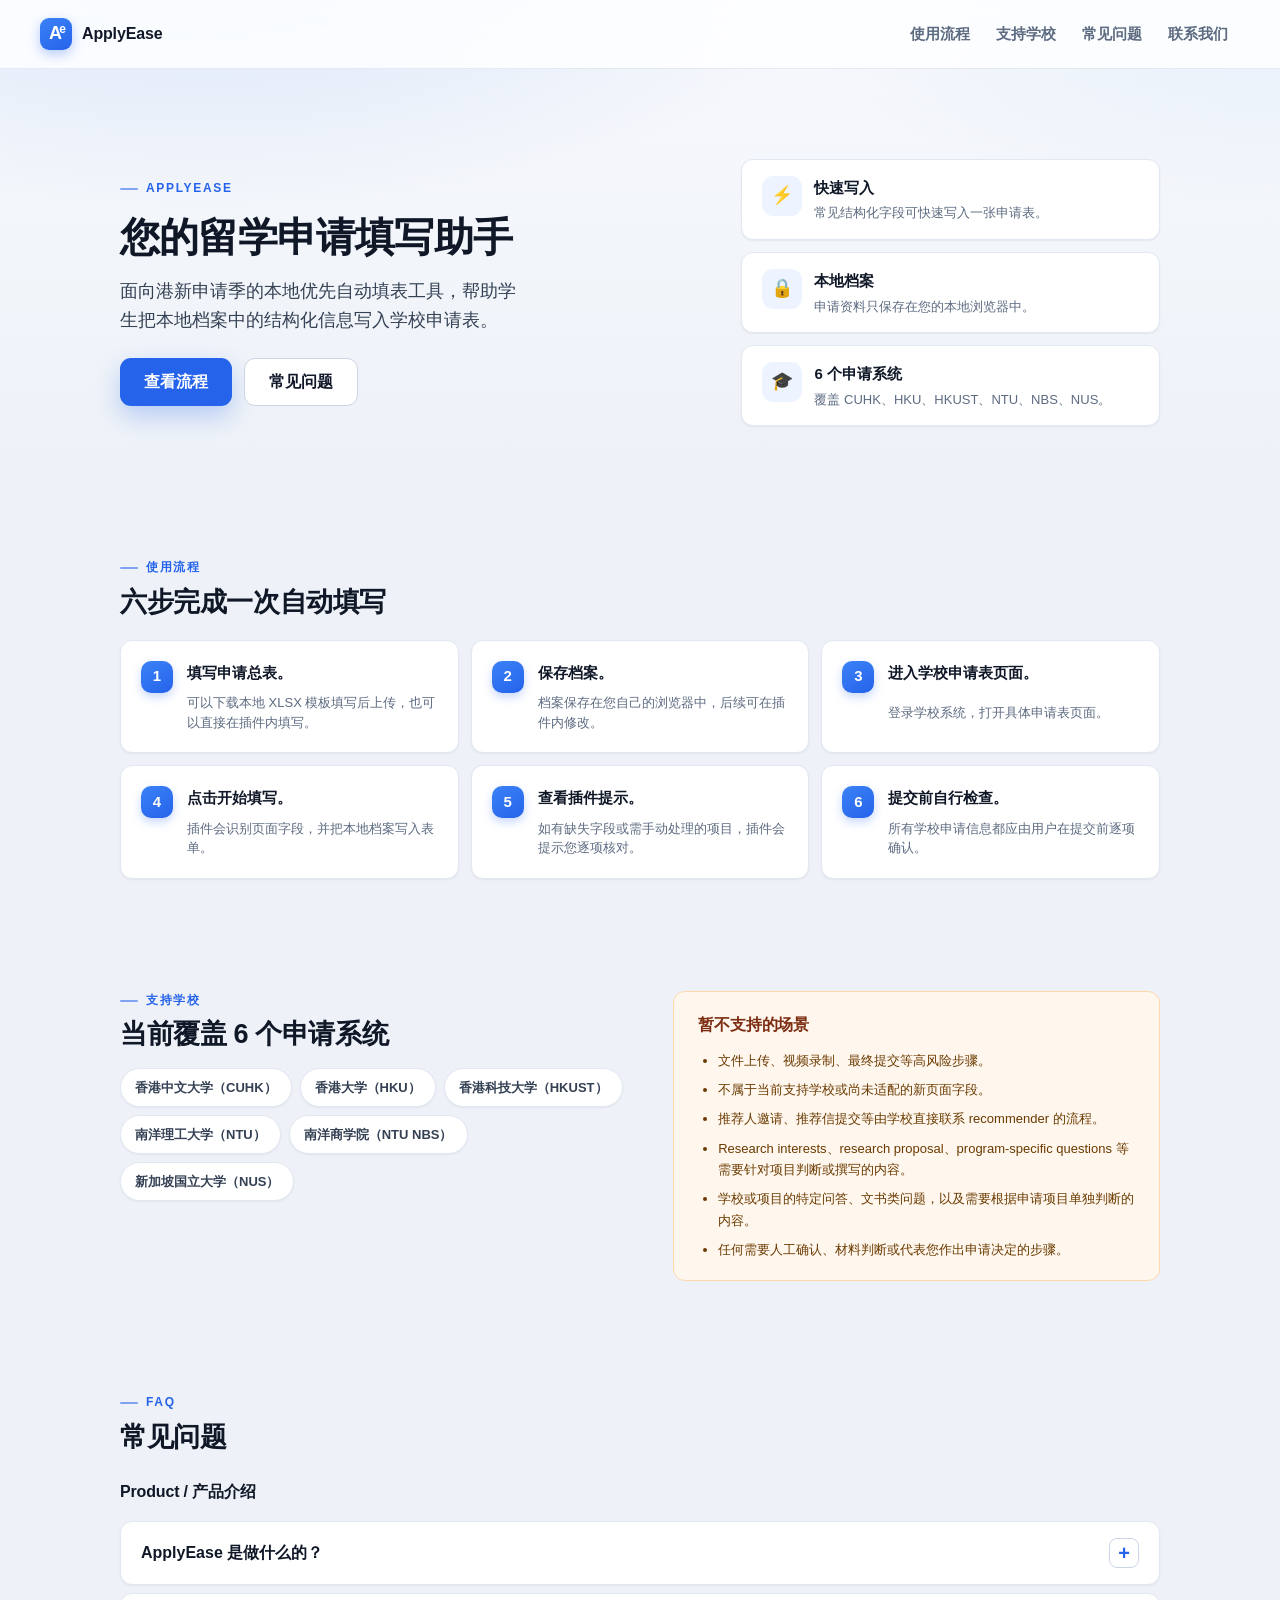
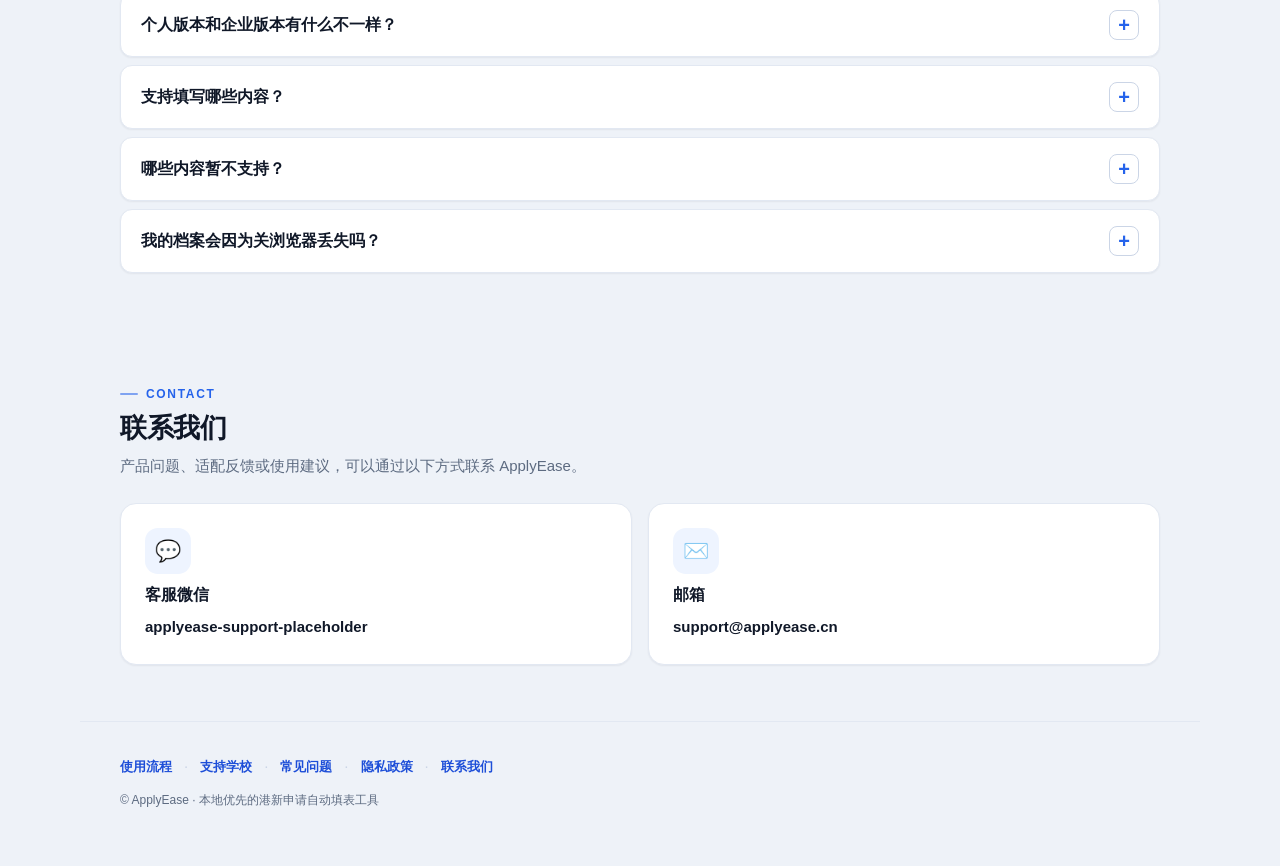
==== commit 5671f2f8: "Move privacy policy link to footer" ====
--- a/checkout.html
+++ b/checkout.html
@@ -20,7 +20,6 @@
         <a href="#workflow">使用流程</a>
         <a href="#schools">支持学校</a>
         <a href="#faq">常见问题</a>
-        <a href="privacy.html">隐私政策</a>
         <a href="#contact">联系我们</a>
       </nav>
     </header>
@@ -142,15 +141,6 @@
         </div>
       </section>
 
-      <section id="privacy" class="privacy-band" aria-label="隐私政策">
-        <div class="section-heading">
-          <p class="eyebrow">Privacy</p>
-          <h2>隐私政策 / Privacy Policy</h2>
-          <p>ApplyEase 提供独立隐私政策页面，说明扩展处理哪些数据、用途、存储方式、权限和联系方式。</p>
-        </div>
-        <a class="secondary-link privacy-link" href="privacy.html">查看完整隐私政策</a>
-      </section>
-
       <section id="contact" class="contact-band">
         <div class="section-heading">
           <p class="eyebrow">Contact</p>
--- a/checkout.css
+++ b/checkout.css
@@ -237,7 +237,6 @@
 .workflow-band,
 .scope-band,
 .faq-band,
-.privacy-band,
 .contact-band {
   max-width: var(--maxw);
   margin-inline: auto;
@@ -687,37 +686,6 @@
 }
 
 /* --------------------------------------------------------------------------
-   Privacy
-   -------------------------------------------------------------------------- */
-.privacy-policy {
-  display: grid;
-  gap: var(--space-6);
-}
-
-.privacy-link {
-  width: fit-content;
-}
-
-.privacy-copy {
-  display: grid;
-  gap: var(--space-3);
-  max-width: 82ch;
-  padding-top: var(--space-5);
-  border-top: 1px solid var(--line);
-}
-
-.privacy-copy h3 {
-  color: var(--ink);
-  font-size: var(--text-md);
-  font-weight: 800;
-  line-height: 1.35;
-}
-
-.privacy-copy p {
-  font-size: var(--text-base);
-}
-
-/* --------------------------------------------------------------------------
    Policy page
    -------------------------------------------------------------------------- */
 .policy-page {
@@ -846,7 +814,6 @@
   .workflow-band,
   .scope-band,
   .faq-band,
-  .privacy-band,
   .contact-band {
     padding-block: clamp(36px, 8vw, 48px);
   }
@@ -857,10 +824,6 @@
 
   .contact-list {
     grid-template-columns: 1fr;
-  }
-
-  .privacy-copy {
-    max-width: none;
   }
 
   .hero-actions .primary-link,
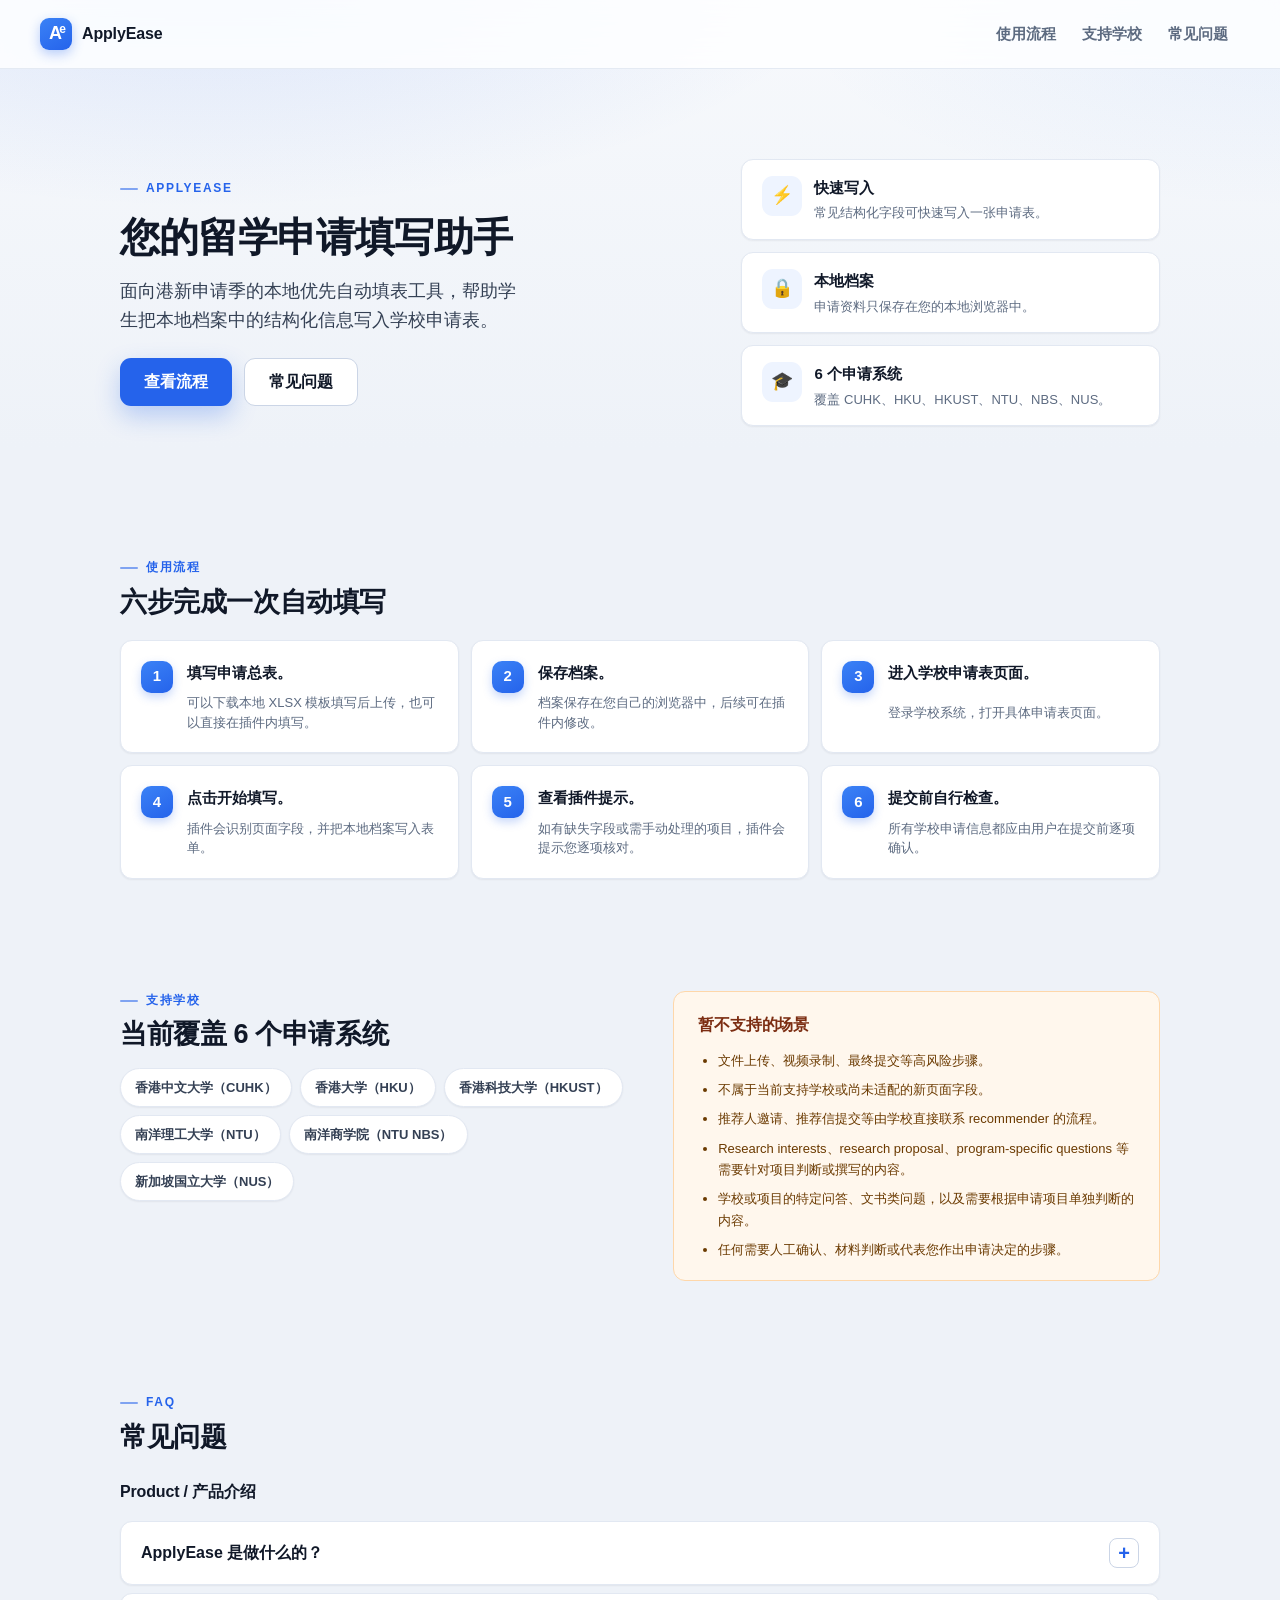
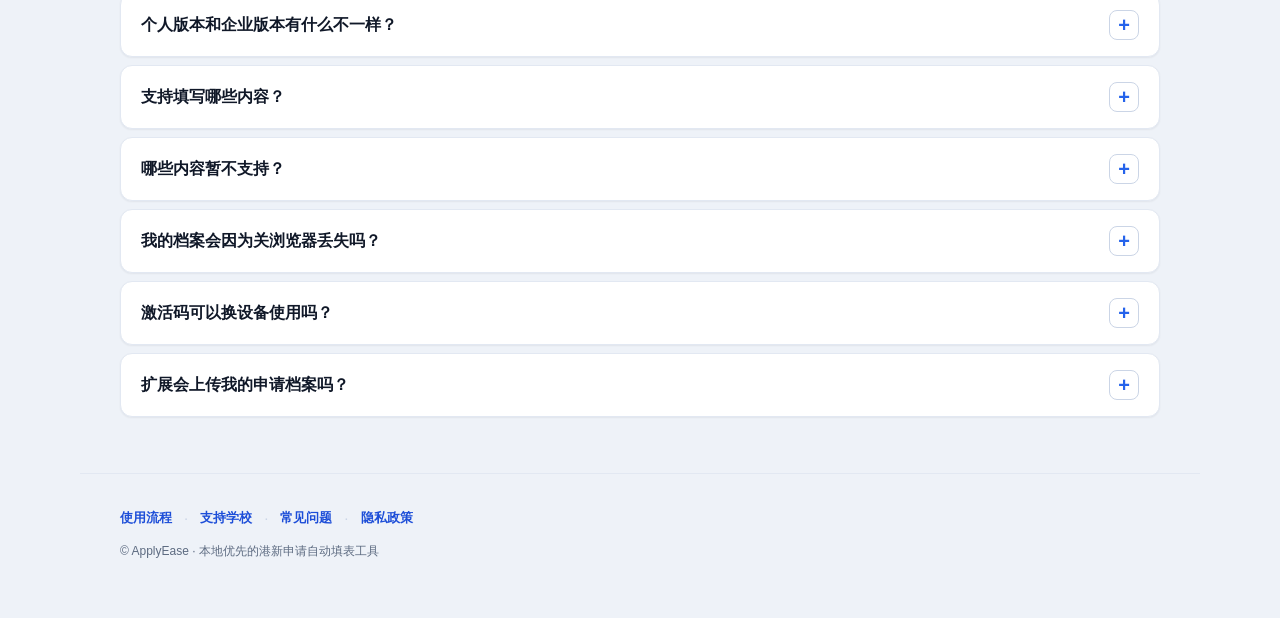
==== commit 1435ba62: "Update privacy and config disclosure" ====
--- a/checkout.html
+++ b/checkout.html
@@ -20,7 +20,6 @@
         <a href="#workflow">使用流程</a>
         <a href="#schools">支持学校</a>
         <a href="#faq">常见问题</a>
-        <a href="#contact">联系我们</a>
       </nav>
     </header>
 
@@ -120,7 +119,7 @@
               </details>
               <details class="accordion-item">
                 <summary>哪些内容暂不支持？</summary>
-                <p>暂不支持文件上传、视频录制、最终提交页、未适配学校页面，以及需要人工判断、创作或改写申请内容的场景。学校表单有时会有改动，如遇页面不一致请联系支持；提交申请前请您务必细心核对所有字段。</p>
+                <p>暂不支持文件上传、视频录制、最终提交页、未适配学校页面，以及需要人工判断、创作或改写申请内容的场景。学校表单有时会有改动，提交申请前请您务必细心核对所有字段。</p>
               </details>
               <details class="accordion-item">
                 <summary>我的档案会因为关浏览器丢失吗？</summary>
@@ -136,28 +135,18 @@
                 </ul>
                 <p><strong>建议：</strong>每次重大修改后下载一份档案备份，存到云盘或邮箱里。换设备时上传备份即可恢复。</p>
               </details>
+              <details class="accordion-item">
+                <summary>激活码可以换设备使用吗？</summary>
+                <p>暂不支持。激活码会绑定到首次激活时的浏览器资料/设备。关闭浏览器、重启电脑或正常更新扩展不会影响使用；但卸载扩展、清除 Chrome 存储、切换 Chrome 用户资料或更换设备后，本地设备标识可能丢失，同一个激活码无法在新的浏览器资料/设备上继续使用。</p>
+                <p>ApplyEase 不使用硬件指纹；激活校验使用的是扩展本地随机生成的设备标识，并且服务端只保存哈希值。</p>
+              </details>
+              <details class="accordion-item">
+                <summary>扩展会上传我的申请档案吗？</summary>
+                <p>不会。申请档案只保存在您的本地浏览器中，不会上传到云端、不会发给 AI、不会发给服务端。</p>
+                <p>激活之后扩展会从 ApplyEase 服务端定期获取一份「字段映射配置」（描述各受支持学校申请表上有哪些字段、以及它们与本地档案字段如何对应），并缓存在本地以便离线使用。获取配置时请求只携带服务资格标识、服务邮箱和本地随机生成的设备标识作为使用资格凭证 —— <strong>绝不携带申请档案内容、表单填写值或浏览历史</strong>。服务端只下发配置，不接收也不保存任何申请数据。</p>
+              </details>
             </div>
           </section>
-        </div>
-      </section>
-
-      <section id="contact" class="contact-band">
-        <div class="section-heading">
-          <p class="eyebrow">Contact</p>
-          <h2>联系我们</h2>
-          <p>产品问题、适配反馈或使用建议，可以通过以下方式联系 ApplyEase。</p>
-        </div>
-        <div class="contact-list">
-          <article>
-            <span class="contact-icon" aria-hidden="true">💬</span>
-            <h3>客服微信</h3>
-            <p>applyease-support-placeholder</p>
-          </article>
-          <article>
-            <span class="contact-icon" aria-hidden="true">✉️</span>
-            <h3>邮箱</h3>
-            <p>support@applyease.cn</p>
-          </article>
         </div>
       </section>
 
@@ -170,8 +159,6 @@
           <a href="#faq">常见问题</a>
           <span aria-hidden="true">·</span>
           <a href="privacy.html">隐私政策</a>
-          <span aria-hidden="true">·</span>
-          <a href="#contact">联系我们</a>
         </p>
         <p class="footer-copy">© ApplyEase · 本地优先的港新申请自动填表工具</p>
       </footer>
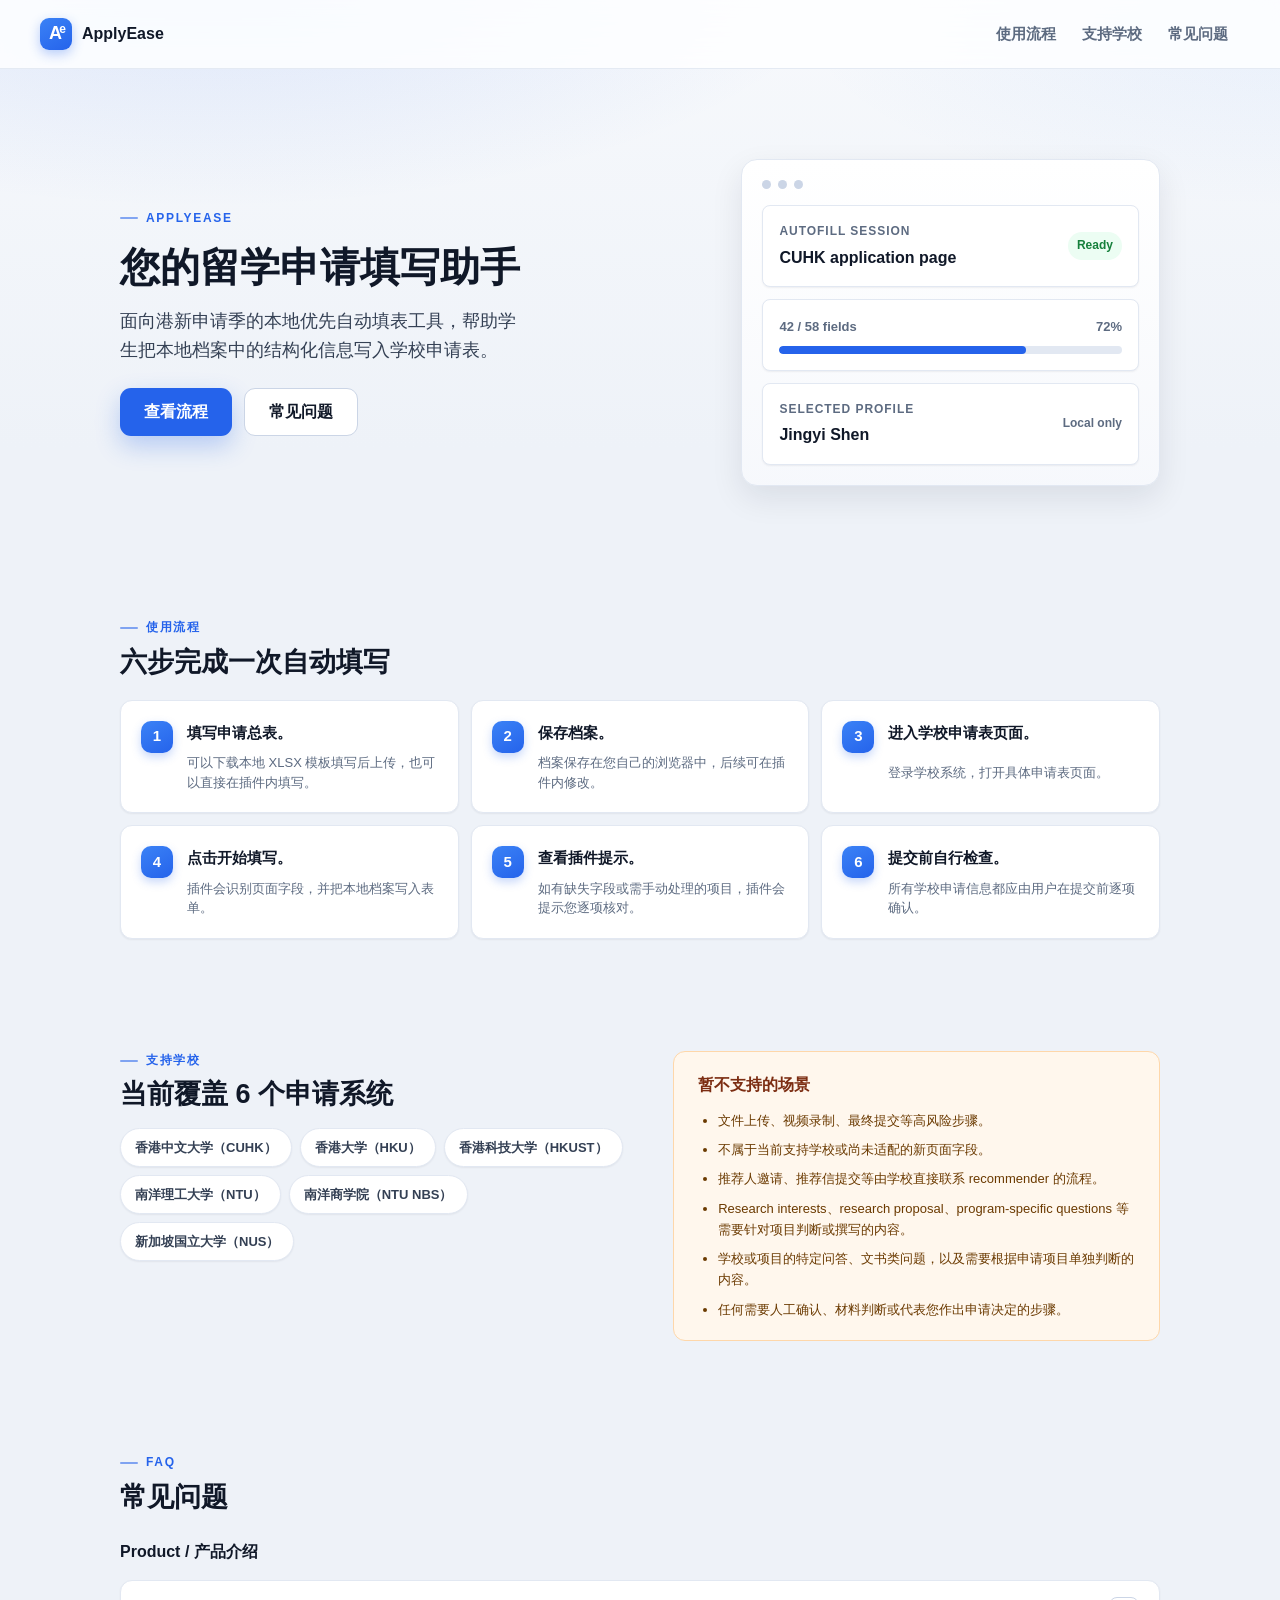
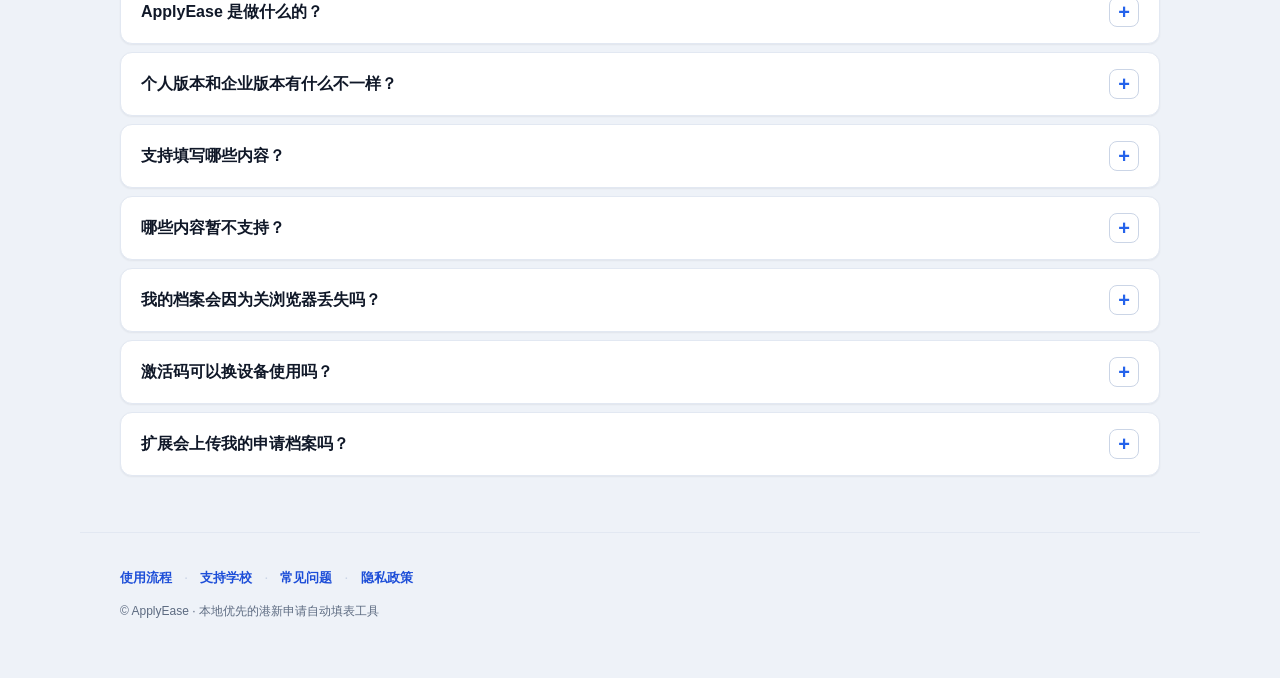
==== commit 9582d846: "Polish checkout hero preview" ====
--- a/checkout.html
+++ b/checkout.html
@@ -34,23 +34,34 @@
             <a class="secondary-link" href="#faq">常见问题</a>
           </div>
         </div>
-        <ul class="hero-trust-list" aria-label="Key product notes">
-          <li>
-            <span class="trust-icon" aria-hidden="true">⚡</span>
-            <strong>快速写入</strong>
-            <span>常见结构化字段可快速写入一张申请表。</span>
-          </li>
-          <li>
-            <span class="trust-icon" aria-hidden="true">🔒</span>
-            <strong>本地档案</strong>
-            <span>申请资料只保存在您的本地浏览器中。</span>
-          </li>
-          <li>
-            <span class="trust-icon" aria-hidden="true">🎓</span>
-            <strong>6 个申请系统</strong>
-            <span>覆盖 CUHK、HKU、HKUST、NTU、NBS、NUS。</span>
-          </li>
-        </ul>
+        <div class="product-preview" aria-label="ApplyEase product preview">
+          <div class="preview-window-bar">
+            <span></span>
+            <span></span>
+            <span></span>
+          </div>
+          <div class="preview-card">
+            <div>
+              <p class="preview-kicker">Autofill Session</p>
+              <strong>CUHK application page</strong>
+            </div>
+            <span class="preview-pill">Ready</span>
+          </div>
+          <div class="preview-progress">
+            <div class="preview-progress-meta">
+              <span>42 / 58 fields</span>
+              <span>72%</span>
+            </div>
+            <div class="preview-track"><span></span></div>
+          </div>
+          <div class="preview-card">
+            <div>
+              <p class="preview-kicker">Selected profile</p>
+              <strong>Jingyi Shen</strong>
+            </div>
+            <span class="preview-muted">Local only</span>
+          </div>
+        </div>
       </section>
 
       <section class="workflow-band" aria-label="使用流程">
--- a/checkout.css
+++ b/checkout.css
@@ -92,21 +92,21 @@
 
 h1 {
   color: var(--ink);
-  font-size: clamp(28px, 3.6vw, 40px);
+  font-size: 40px;
   line-height: 1.16;
-  letter-spacing: -0.02em;
+  letter-spacing: 0;
 }
 
 h2 {
-  font-size: clamp(20px, 2.4vw, 27px);
+  font-size: 27px;
   line-height: 1.25;
-  letter-spacing: -0.015em;
+  letter-spacing: 0;
   color: var(--ink);
 }
 
 h3 {
   font-size: var(--text-lg);
-  letter-spacing: -0.01em;
+  letter-spacing: 0;
   color: var(--ink);
 }
 
@@ -188,7 +188,7 @@
 .brand-name {
   font-size: var(--text-md);
   font-weight: 850;
-  letter-spacing: -0.01em;
+  letter-spacing: 0;
 }
 
 .topbar nav {
@@ -303,7 +303,7 @@
 
 .hero-subtitle {
   color: var(--ink-soft);
-  font-size: clamp(16px, 1.6vw, 18px);
+  font-size: 18px;
   line-height: 1.6;
   max-width: 40ch;
 }
@@ -356,54 +356,107 @@
   color: var(--primary-dark);
 }
 
-.hero-trust-list {
+.product-preview {
   display: grid;
   gap: var(--space-3);
-  padding: 0;
-  margin: 0;
-  list-style: none;
-}
-
-.hero-trust-list li {
-  display: grid;
-  grid-template-columns: auto 1fr;
-  grid-template-rows: auto auto;
-  column-gap: var(--space-3);
-  row-gap: 3px;
-  padding: var(--space-4) var(--space-5);
+  padding: var(--space-5);
   border: 1px solid var(--line);
-  border-radius: var(--radius);
-  background: var(--panel);
+  border-radius: var(--radius-lg);
+  background:
+    linear-gradient(180deg, rgba(255, 255, 255, 0.96), rgba(246, 248, 252, 0.96)),
+    var(--panel);
+  box-shadow: var(--shadow);
+}
+
+.preview-window-bar {
+  display: flex;
+  gap: 7px;
+  margin-bottom: var(--space-1);
+}
+
+.preview-window-bar span {
+  width: 9px;
+  height: 9px;
+  border-radius: 999px;
+  background: var(--line-strong);
+}
+
+.preview-card,
+.preview-progress {
+  border: 1px solid var(--line);
+  border-radius: var(--radius-sm);
+  background: #ffffff;
   box-shadow: var(--shadow-sm);
-  transition: transform 0.15s ease, box-shadow 0.15s ease;
-}
-
-.hero-trust-list li:hover {
-  transform: translateY(-2px);
-  box-shadow: var(--shadow);
-}
-
-.trust-icon {
-  grid-row: 1 / 3;
-  display: grid;
-  place-items: center;
-  width: 40px;
-  height: 40px;
-  border-radius: 11px;
-  background: var(--primary-soft);
-  font-size: 18px;
-}
-
-.hero-trust-list strong {
-  color: var(--ink);
-  font-size: var(--text-base);
+}
+
+.preview-card {
+  display: flex;
+  align-items: center;
+  justify-content: space-between;
+  gap: var(--space-4);
+  padding: var(--space-4);
+}
+
+.preview-kicker {
+  margin-bottom: 3px;
+  color: var(--muted);
+  font-size: var(--text-xs);
+  font-weight: 750;
+  letter-spacing: 0.08em;
+  text-transform: uppercase;
+}
+
+.preview-card strong {
+  color: var(--ink);
+  font-size: var(--text-md);
   font-weight: 800;
 }
 
-.hero-trust-list span:not(.trust-icon) {
+.preview-pill,
+.preview-muted {
+  white-space: nowrap;
+  font-size: var(--text-xs);
+  font-weight: 800;
+}
+
+.preview-pill {
+  padding: 4px 9px;
+  border-radius: 999px;
+  background: #ecfdf3;
+  color: #16803c;
+}
+
+.preview-muted {
+  color: var(--muted);
+}
+
+.preview-progress {
+  display: grid;
+  gap: var(--space-2);
+  padding: var(--space-4);
+}
+
+.preview-progress-meta {
+  display: flex;
+  justify-content: space-between;
   color: var(--muted);
   font-size: var(--text-sm);
-  line-height: 1.5;
+  font-weight: 700;
+}
+
+.preview-track {
+  height: 8px;
+  overflow: hidden;
+  border-radius: 999px;
+  background: var(--line);
+}
+
+.preview-track span {
+  display: block;
+  width: 72%;
+  height: 100%;
+  border-radius: inherit;
+  background: var(--primary);
 }
 
 .hero-disclaimer {
@@ -793,6 +846,10 @@
 }
 
 @media (max-width: 720px) {
+  h1 { font-size: 32px; }
+  h2 { font-size: 23px; }
+  .hero-subtitle { font-size: 16px; }
+
   .topbar {
     flex-wrap: wrap;
     gap: var(--space-2) var(--space-3);
@@ -811,6 +868,12 @@
     white-space: nowrap;
   }
 
+  .preview-card {
+    align-items: flex-start;
+    flex-direction: column;
+    gap: var(--space-2);
+  }
+
   .workflow-band,
   .scope-band,
   .faq-band,
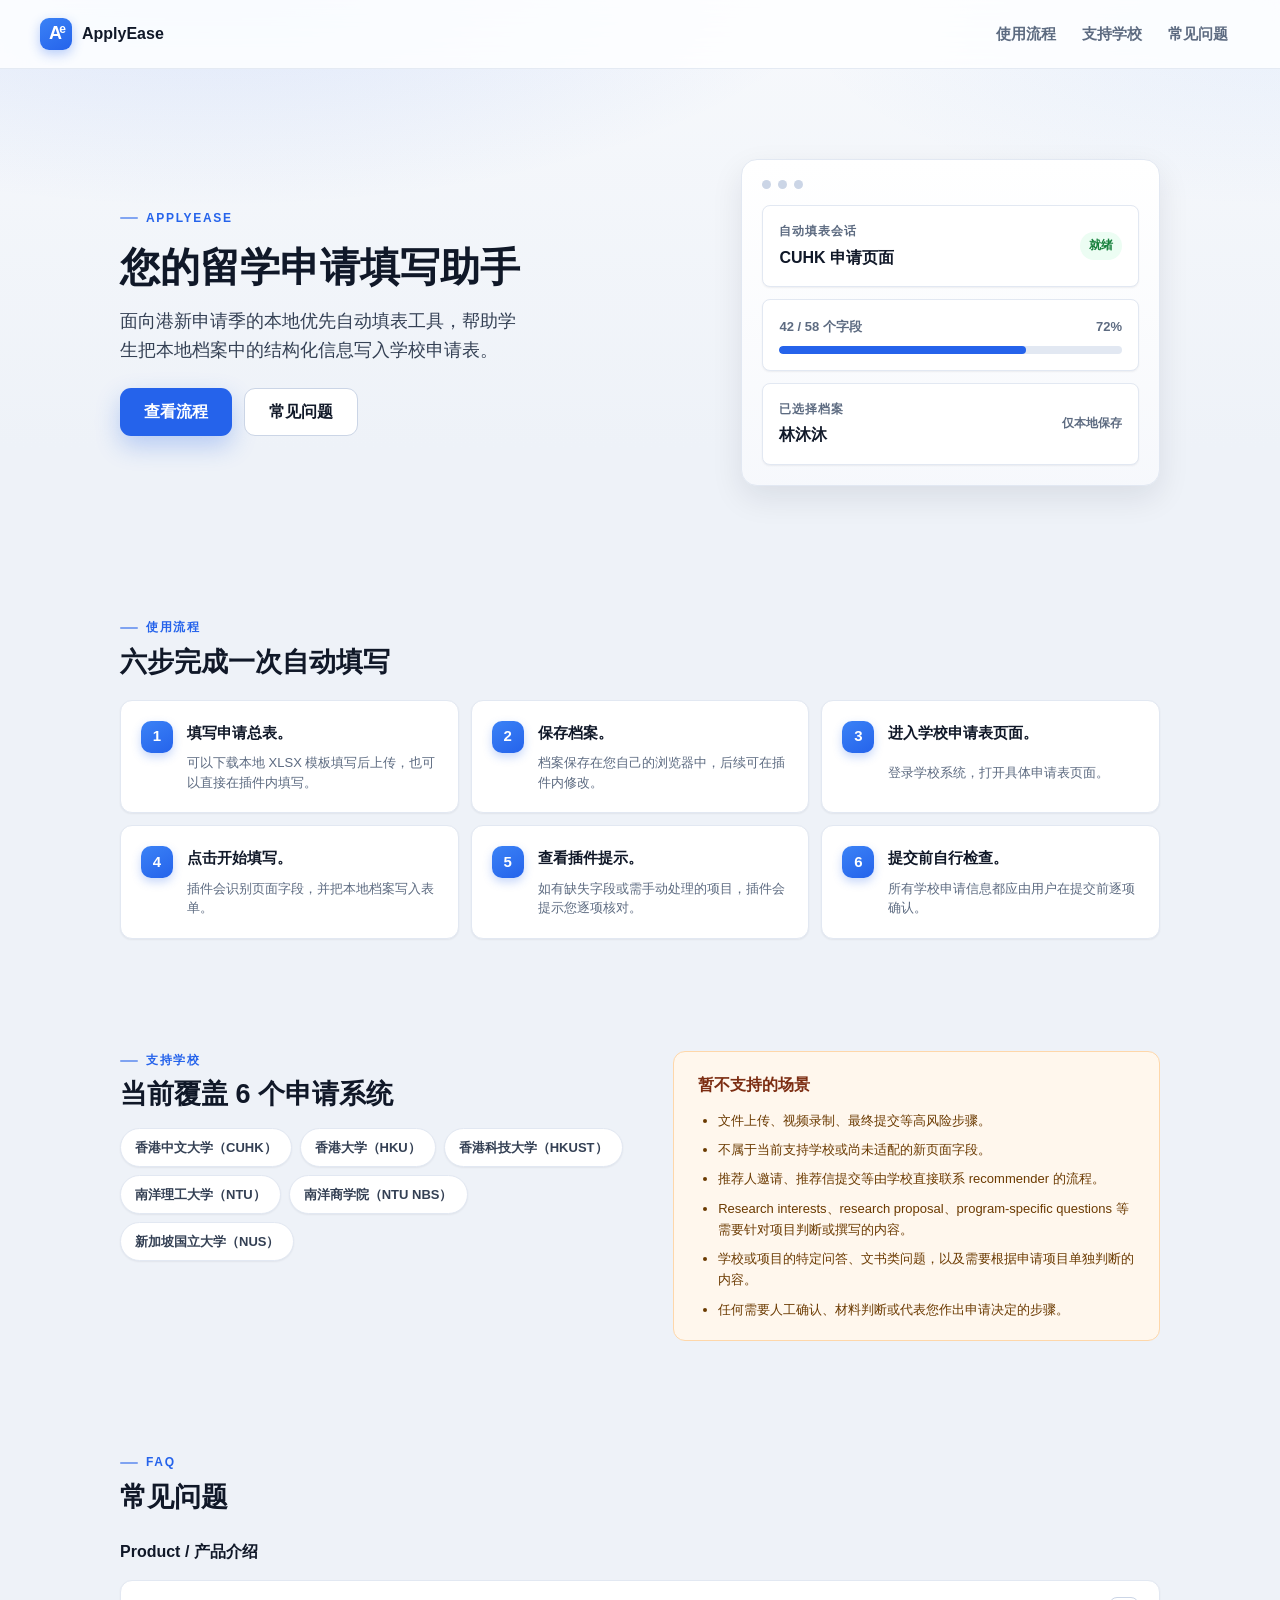
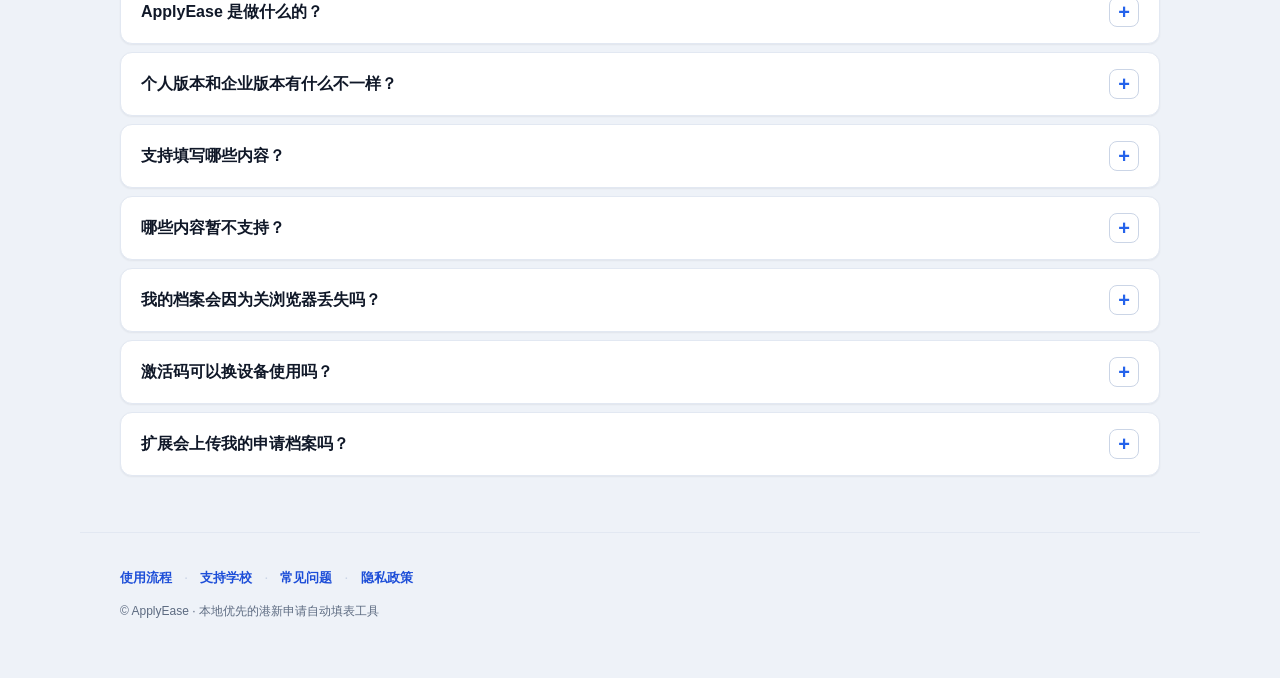
==== commit 68910dbf: "chore: localize checkout preview" ====
--- a/checkout.html
+++ b/checkout.html
@@ -42,24 +42,24 @@
           </div>
           <div class="preview-card">
             <div>
-              <p class="preview-kicker">Autofill Session</p>
-              <strong>CUHK application page</strong>
+              <p class="preview-kicker">自动填表会话</p>
+              <strong>CUHK 申请页面</strong>
             </div>
-            <span class="preview-pill">Ready</span>
+            <span class="preview-pill">就绪</span>
           </div>
           <div class="preview-progress">
             <div class="preview-progress-meta">
-              <span>42 / 58 fields</span>
+              <span>42 / 58 个字段</span>
               <span>72%</span>
             </div>
             <div class="preview-track"><span></span></div>
           </div>
           <div class="preview-card">
             <div>
-              <p class="preview-kicker">Selected profile</p>
-              <strong>Jingyi Shen</strong>
+              <p class="preview-kicker">已选择档案</p>
+              <strong>林沐沐</strong>
             </div>
-            <span class="preview-muted">Local only</span>
+            <span class="preview-muted">仅本地保存</span>
           </div>
         </div>
       </section>
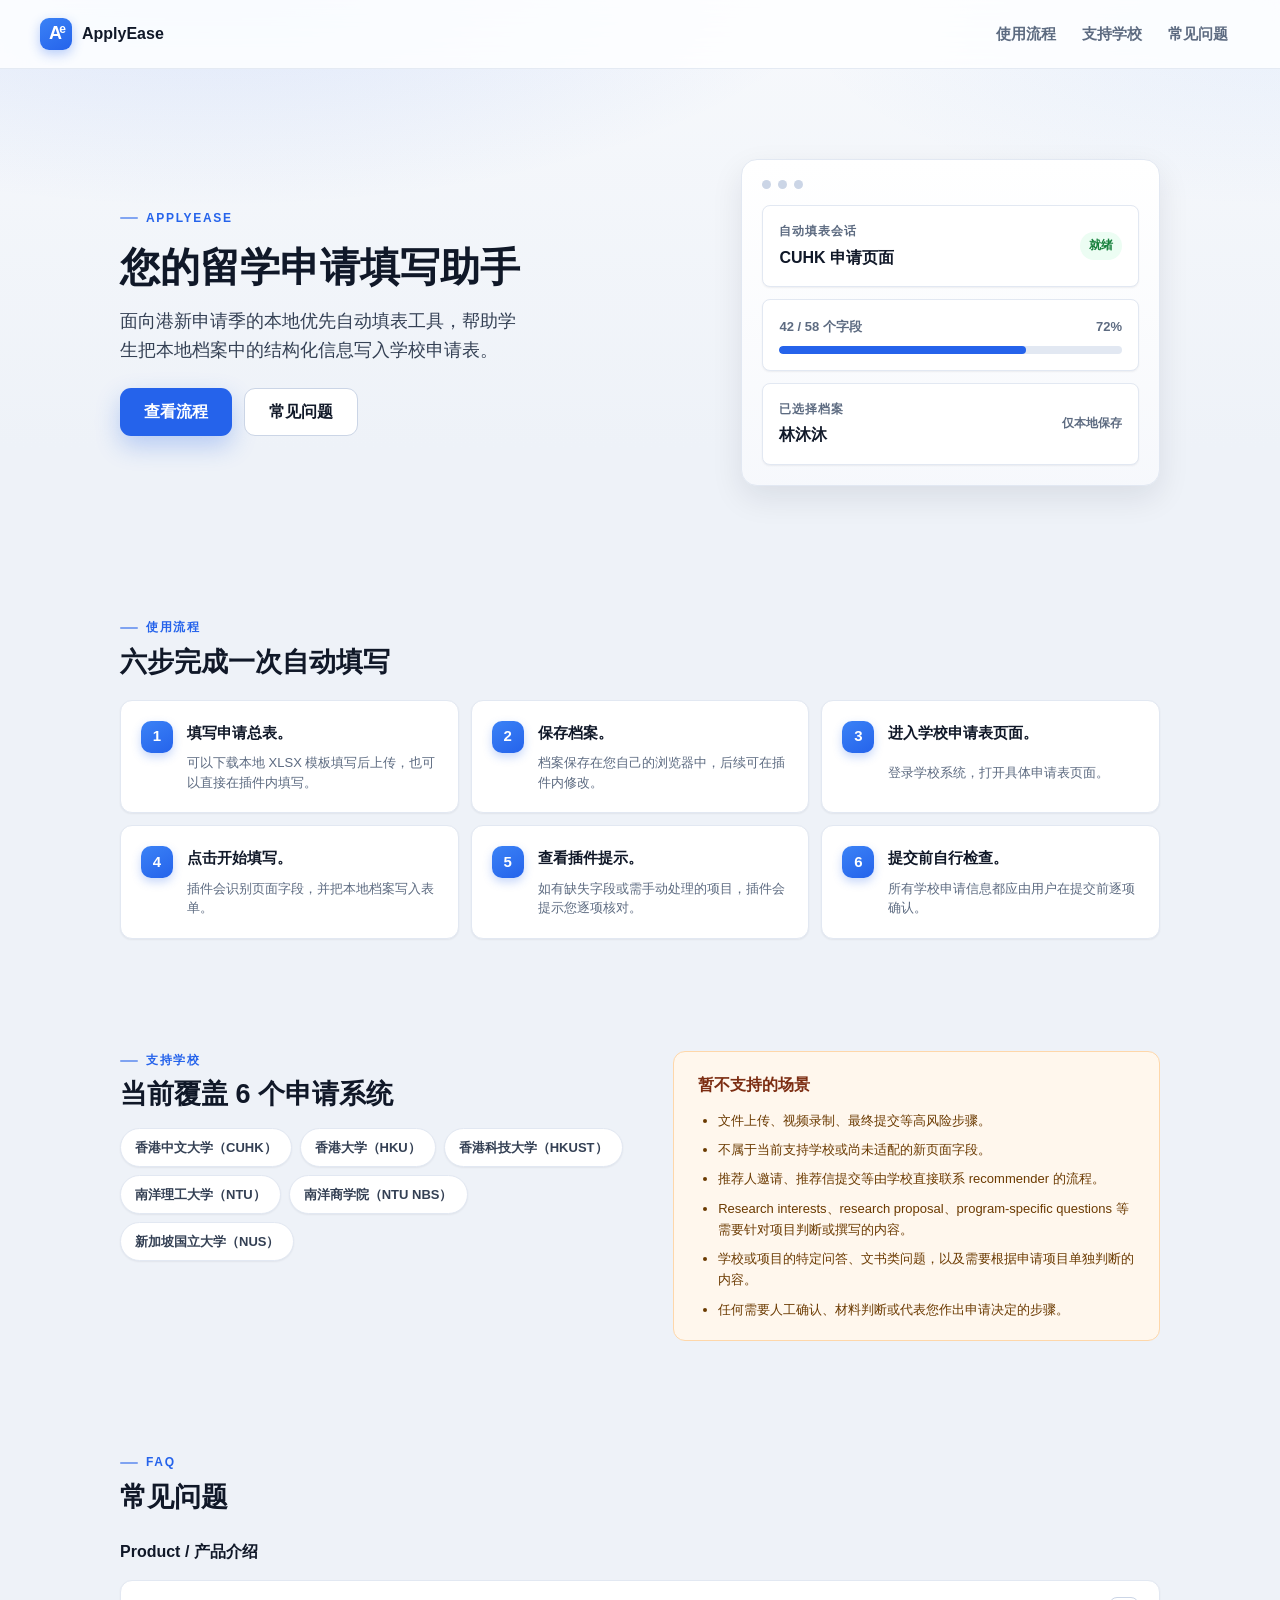
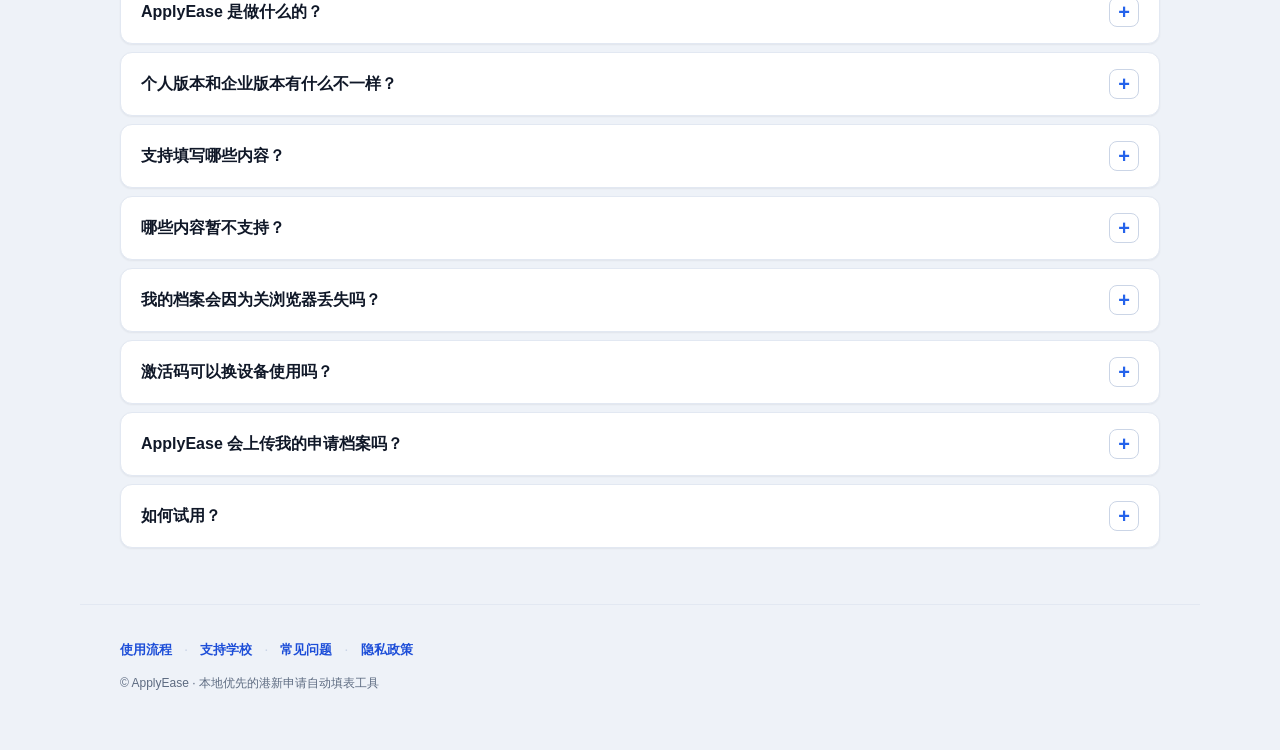
==== commit c3dc8f13: "chore: simplify checkout faq copy" ====
--- a/checkout.html
+++ b/checkout.html
@@ -148,13 +148,15 @@
               </details>
               <details class="accordion-item">
                 <summary>激活码可以换设备使用吗？</summary>
-                <p>暂不支持。激活码会绑定到首次激活时的浏览器资料/设备。关闭浏览器、重启电脑或正常更新扩展不会影响使用；但卸载扩展、清除 Chrome 存储、切换 Chrome 用户资料或更换设备后，本地设备标识可能丢失，同一个激活码无法在新的浏览器资料/设备上继续使用。</p>
-                <p>ApplyEase 不使用硬件指纹；激活校验使用的是扩展本地随机生成的设备标识，并且服务端只保存哈希值。</p>
+                <p>暂不支持。激活码会绑定到首次激活时的浏览器资料/设备。</p>
               </details>
               <details class="accordion-item">
-                <summary>扩展会上传我的申请档案吗？</summary>
-                <p>不会。申请档案只保存在您的本地浏览器中，不会上传到云端、不会发给 AI、不会发给服务端。</p>
-                <p>激活之后扩展会从 ApplyEase 服务端定期获取一份「字段映射配置」（描述各受支持学校申请表上有哪些字段、以及它们与本地档案字段如何对应），并缓存在本地以便离线使用。获取配置时请求只携带服务资格标识、服务邮箱和本地随机生成的设备标识作为使用资格凭证 —— <strong>绝不携带申请档案内容、表单填写值或浏览历史</strong>。服务端只下发配置，不接收也不保存任何申请数据。</p>
+                <summary>ApplyEase 会上传我的申请档案吗？</summary>
+                <p>不会。申请档案只存在您的本地浏览器中，不会上传云端，不会发给 AI，不会发给服务端。</p>
+              </details>
+              <details class="accordion-item">
+                <summary>如何试用？</summary>
+                <p>请联系客服。</p>
               </details>
             </div>
           </section>
